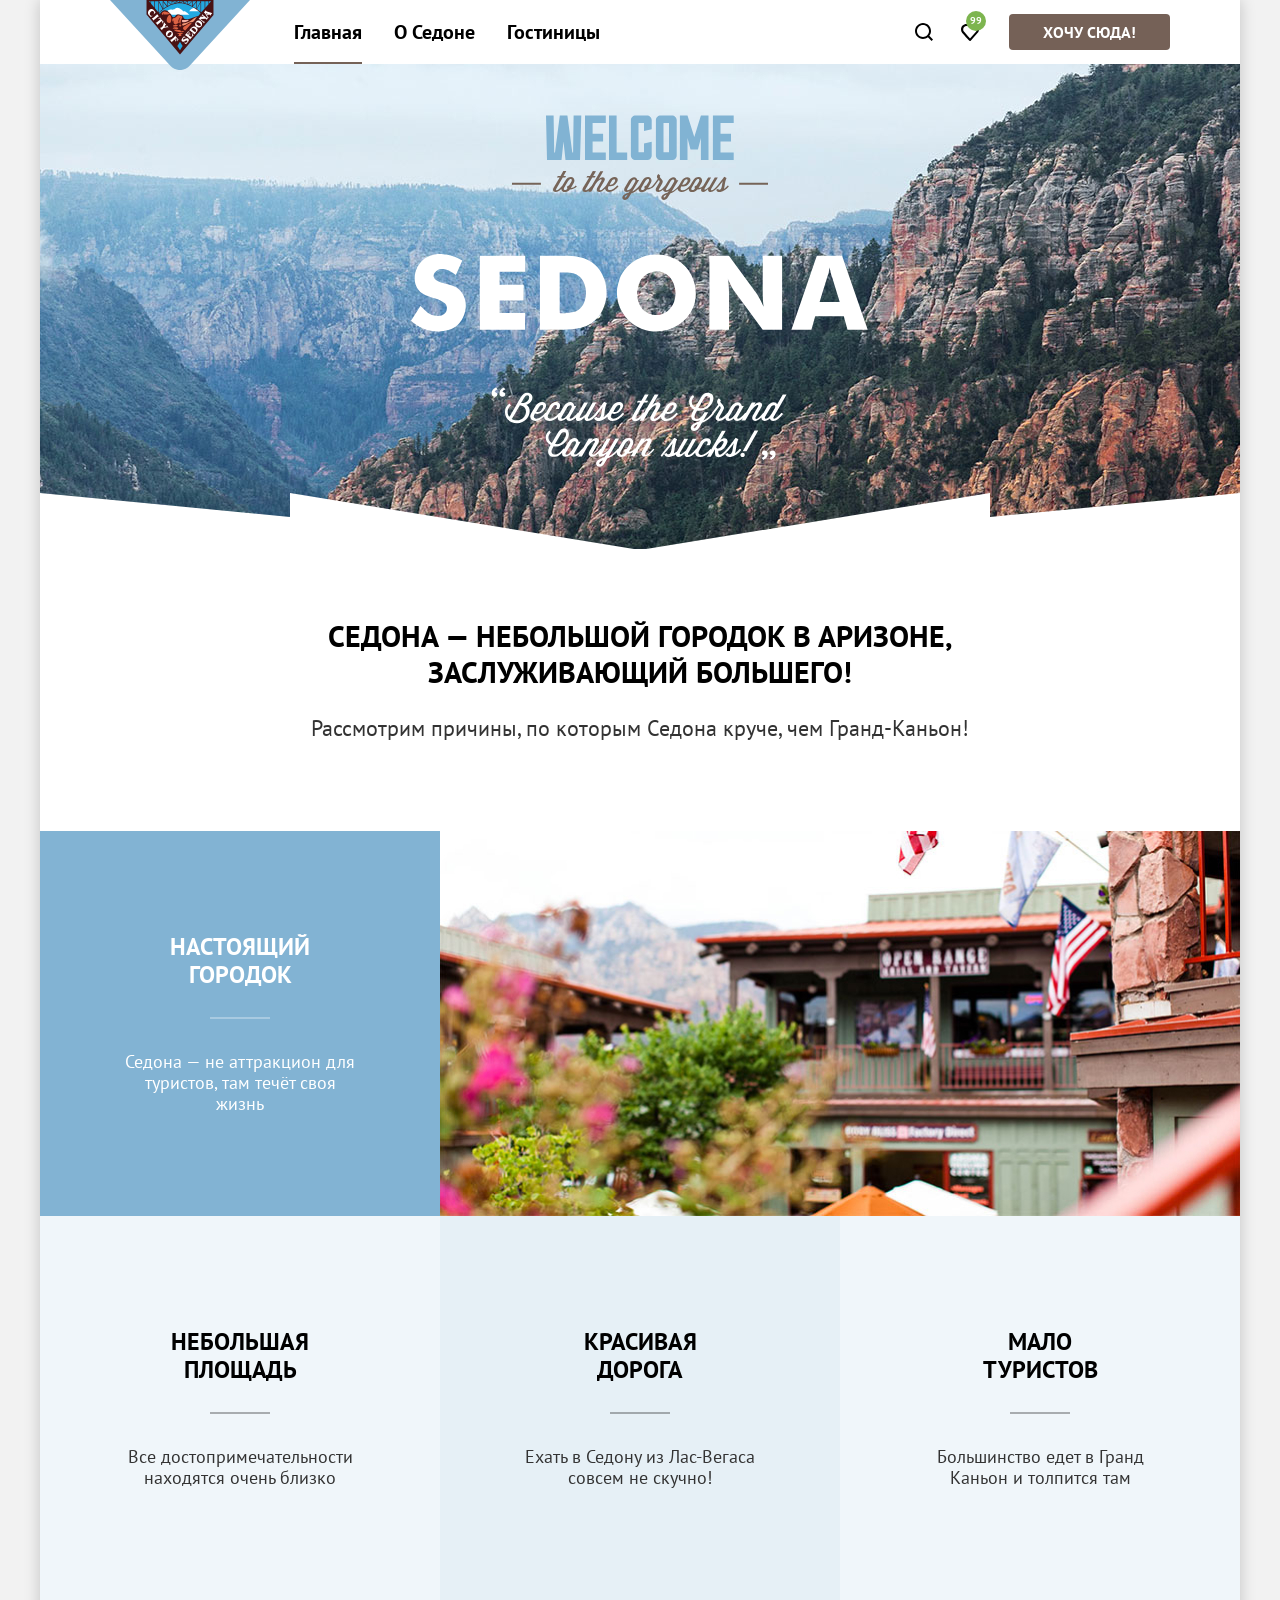
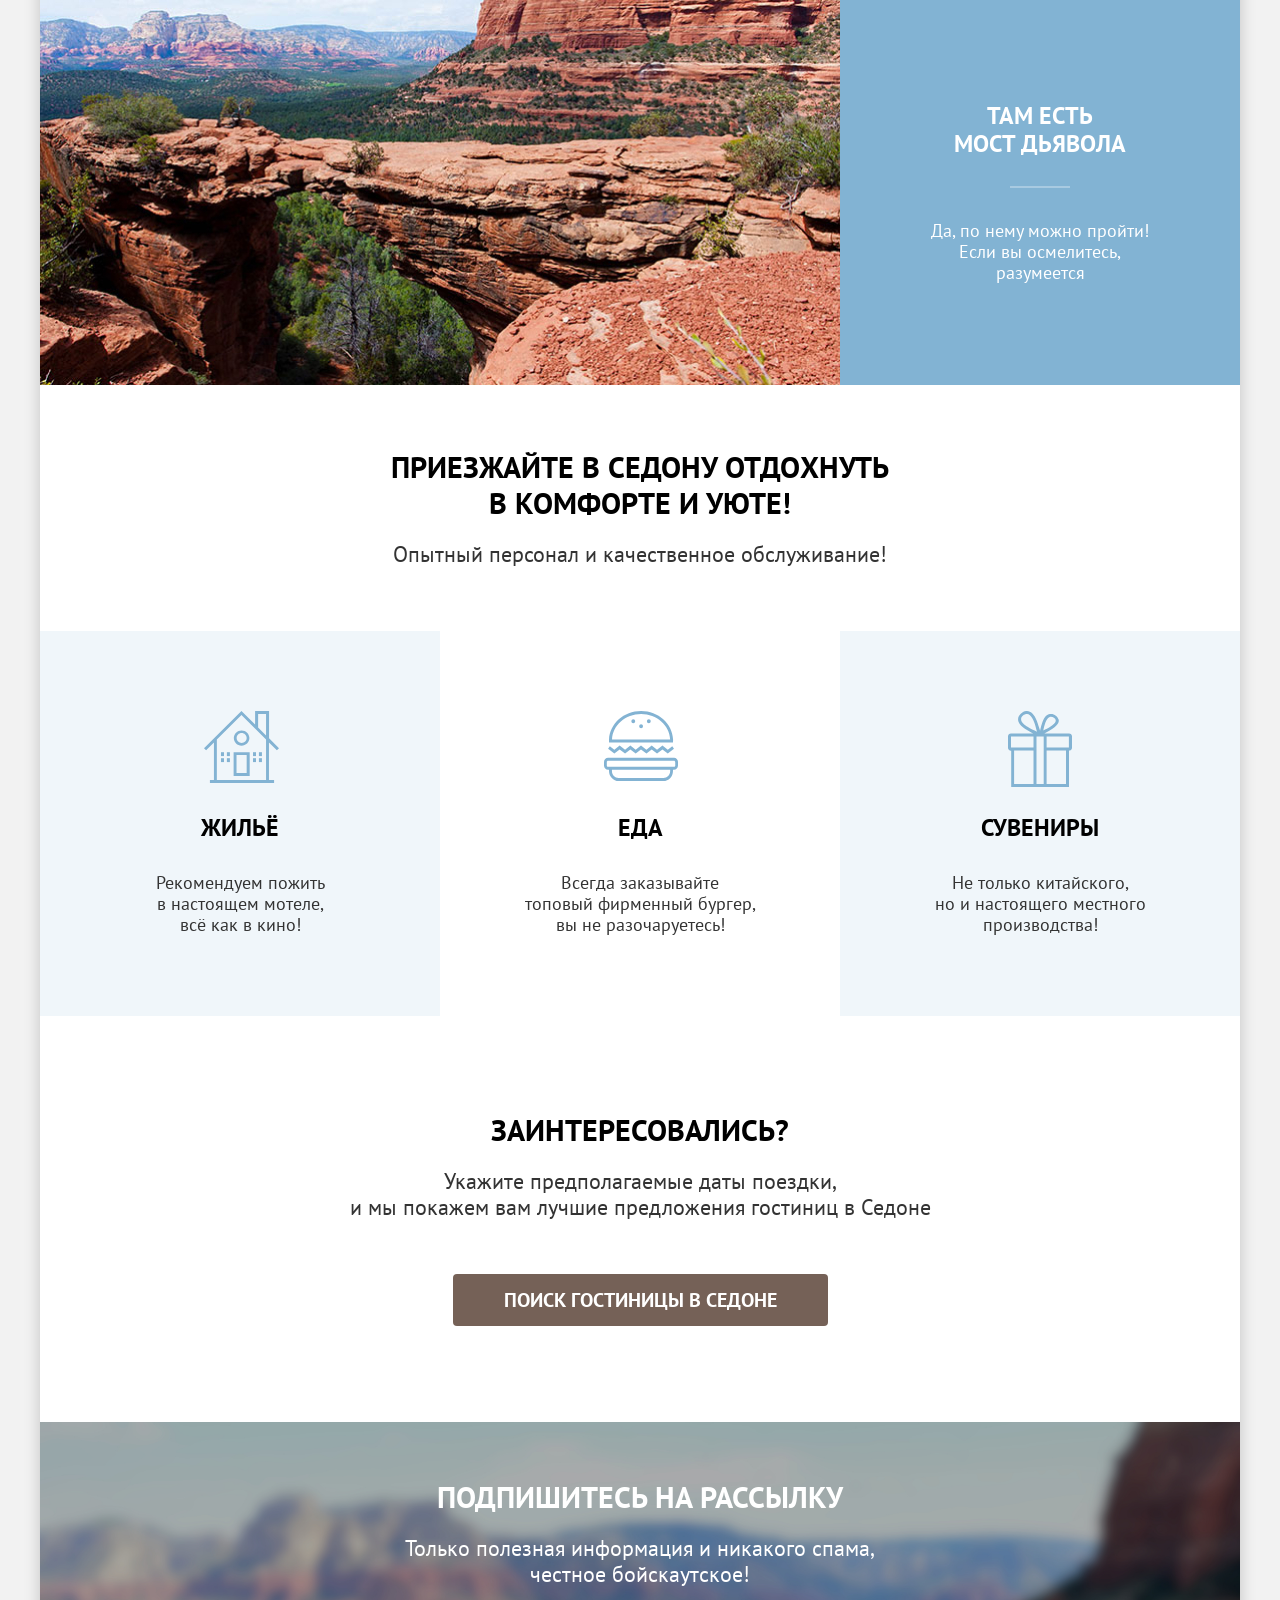
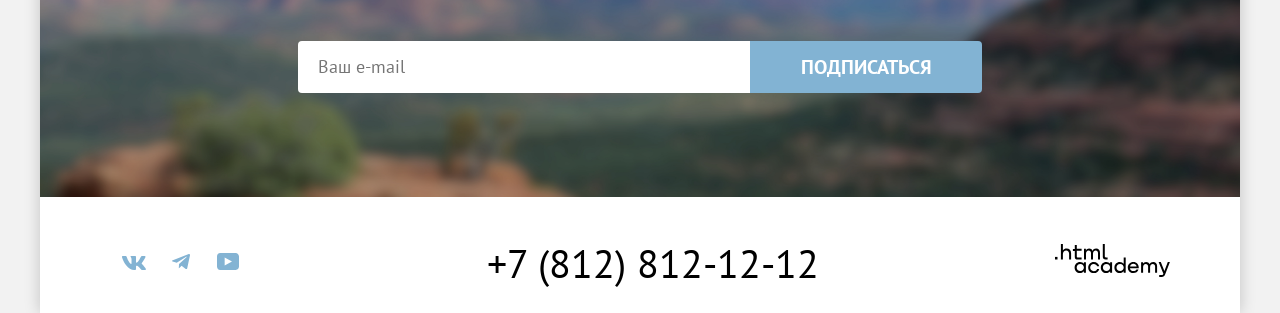
==== index.html @ 85242ad9 "feat: добавление вёрстки главной станицы с модальным окном и каталога" ====
<!doctype html>
<html lang="ru">
  <head>
    <meta charset="UTF-8" />
    <title>Седона</title>
    <link rel="stylesheet" href="src/css/styles.css" />
    <link
      rel="icon"
      type="image/png"
      sizes="32x32"
      href="src/img/favicon.png"
    />
  </head>
  <body>
    <div class="wrapper">
      <header class="header">
        <a class="headerLogoLink" href="index.html">
          <img
            class="headerLogoImg"
            src="src/img/sedonaLogo.svg"
            alt="Седона лого"
            width="140"
            height="70"
          />
        </a>
        <nav class="headerNav">
          <ul class="headerNavList">
            <li class="headerNavItem headerNavItemActive">
              <a class="headerNavItemLink" href="index.html">Главная</a>
            </li>
            <li class="headerNavItem">
              <a class="headerNavItemLink" href="#">О Седоне</a>
            </li>
            <li class="headerNavItem">
              <a class="headerNavItemLink" href="catalog.html">Гостиницы</a>
            </li>
          </ul>
          <ul class="headerUserList">
            <li>
              <a
                class="headerUserLink headerUserSearch"
                href="#"
              >
                <span class="visuallyHidden">Поиск</span>
              </a>
            </li>
            <li>
              <a
                class="headerUserLink headerUserFavorites"
                href="#"
              >
                <span class="visuallyHidden">Избранное</span>
                <span class="headerUserNumberOfFavorites">99</span>
              </a>
            </li>
            <li>
                <a class="headerUserLinkButton" href="#">Хочу сюда!</a>
            </li>
          </ul>
        </nav>
      </header>

      <main class="main">
        <section class="welcome">
          <h1 class="visuallyHidden">Посетите Седону!</h1>
          <img
            class="welcomeImg"
            src="src/img/welcome.svg"
            alt="Добро пожаловать в Седону!"
            width="458"
            height="352"
          />
        </section>

        <section class="slogan sectionInfo">
          <h2 class="sloganTitle">
            Седона — небольшой городок в Аризоне, заслуживающий большего!
          </h2>
          <p class="sloganDesc">
            Рассмотрим причины, по которым Седона круче, чем Гранд-Каньон!
          </p>
        </section>

        <section class="advantages">
          <h2 class="visuallyHidden">Наши преимущества</h2>
          <ul class="advantagesList">
            <li class="advantagesItemWhite">
              <div class="advantagesItemTextWrap">
                <h3 class="advantagesItemTitle">Настоящий городок</h3>
                <p class="advantagesItemDesc">
                  Седона — не аттракцион для туристов, там течёт своя жизнь
                </p>
              </div>
            </li>
            <img
              class="advantagesItemPhoto"
              src="src/img/advantagesPhoto1.jpg"
              alt="Фото улиц Седоны"
              width="800"
              height="385"
            />
            <li class="advantagesItem">
              <div class="advantagesItemTextWrap">
                <h3 class="advantagesItemTitle">Небольшая площадь</h3>
                <p class="advantagesItemDesc">
                  Все достопримечательности находятся очень близко
                </p>
              </div>
            </li>
            <li class="advantagesItem">
              <div class="advantagesItemTextWrap">
                <h3 class="advantagesItemTitle">Красивая дорога</h3>
                <p class="advantagesItemDesc">
                  Ехать в Седону из Лас-Вегаса совсем не скучно!
                </p>
              </div>
            </li>
            <li class="advantagesItem">
              <div class="advantagesItemTextWrap">
                <h3 class="advantagesItemTitle">Мало туристов</h3>
                <p class="advantagesItemDesc">
                  Большинство едет в Гранд Каньон и толпится там
                </p>
              </div>
            </li>
            <img
              class="advantagesItemPhoto"
              src="src/img/advantagesPhoto2.jpg"
              alt="Фото Моста Дьявола"
              width="800"
              height="385"
            />
            <li class="advantagesItemWhite">
              <div class="advantagesItemTextWrap">
                <h3 class="advantagesItemTitle">Там есть<br>мост дьявола</h3>
                <p class="advantagesItemDesc">
                  Да, по нему можно пройти! Если вы осмелитесь, разумеется
                </p>
              </div>
            </li>
          </ul>
        </section>

        <section class="invite sectionInfo">
          <h2 class="inviteTitle">
            Приезжайте в Седону отдохнуть в комфорте и уюте!
          </h2>
          <p class="inviteDesc">
            Опытный персонал и качественное обслуживание!
          </p>
        </section>

        <section class="extra">
          <h2 class="visuallyHidden">Дополнительные возможности</h2>
          <ul class="extraList">
            <li class="extraItem extraItemHome">
              <h3 class="extraTitle">Жильё</h3>
              <p class="extraDesc">
                Рекомендуем пожить<br>в настоящем мотеле,<br>всё как в кино!
              </p>
            </li>
            <li class="extraItem extraItemFood">
              <h3 class="extraTitle">Еда</h3>
              <p class="extraDesc">
                Всегда заказывайте<br>топовый фирменный бургер,<br>вы не
                разочаруетесь!
              </p>
            </li>
            <li class="extraItem extraItemSouvenirs">
              <h3 class="extraTitle">Сувениры</h3>
              <p class="extraDesc">
                Не только китайского,<br>но и настоящего местного<br>производства!
              </p>
            </li>
          </ul>
        </section>

        <section class="hotelSearch">
          <h2 class="hotelSearchTitle">Заинтересовались?</h2>
          <p class="hotelSearchDesc">
            Укажите предполагаемые даты поездки,<br>и мы покажем вам лучшие
            предложения гостиниц в Седоне
          </p>
          <button class="hotelSearchButton buttonBrown modalToggle" type="button">
            Поиск гостиницы в Седоне
          </button>
        </section>

        <section class="subscribe">
          <h2 class="subscribeTitle">Подпишитесь на рассылку</h2>
          <p class="subscribeDesc">
            Только полезная информация и никакого спама, честное бойскаутское!
          </p>
          <form
            class="subscribeForm"
            action="https://echo.htmlacademy.ru/"
            method="post"
          >
            <input
              class="subscribeFormInput"
              type="email"
              name="email"
              placeholder="Ваш e-mail"
              required
            />
            <button class="subscribeFormButton buttonBlue" type="submit">Подписаться</button>
          </form>
        </section>
      </main>

      <footer class="footer">
        <div class="footerSocials">
          <h2 class="visuallyHidden">Наши социальные сети</h2>
          <ul class="footerSocialsList">
            <li class="footerSocialsListItem">
              <a
                class="footerSocialsListLink"
                href="https://vk.com/htmlacademy"
                target="_blank"
                rel="noreferrer noopener"
              >
                <svg 
                class="footerIcon"
                width="24"
                height="14"
                viewBox="0 0 24 14"
                fill="none"
                xmlns="http://www.w3.org/2000/svg">
                  <path fill-rule="evenodd" clip-rule="evenodd" d="M23.45 0.948C23.616 0.402 23.45 0 22.655 0H20.03C19.362 0 19.054 0.347 18.887 0.73C18.887 0.73 17.552 3.926 15.661 6.002C15.049 6.604 14.771 6.795 14.437 6.795C14.27 6.795 14.019 6.604 14.019 6.057V0.948C14.019 0.292 13.835 0 13.279 0H9.151C8.734 0 8.483 0.304 8.483 0.593C8.483 1.214 9.429 1.358 9.526 3.106V6.904C9.526 7.737 9.373 7.888 9.039 7.888C8.149 7.888 5.984 4.677 4.699 1.003C4.45 0.288 4.198 0 3.527 0H0.9C0.15 0 0 0.347 0 0.73C0 1.412 0.89 4.8 4.145 9.281C6.315 12.341 9.37 14 12.153 14C13.822 14 14.028 13.632 14.028 12.997V10.684C14.028 9.947 14.186 9.8 14.715 9.8C15.105 9.8 15.772 9.992 17.33 11.467C19.11 13.216 19.403 14 20.405 14H23.03C23.78 14 24.156 13.632 23.94 12.904C23.702 12.18 22.852 11.129 21.725 9.882C21.113 9.172 20.195 8.407 19.916 8.024C19.527 7.533 19.638 7.314 19.916 6.877C19.916 6.877 23.116 2.451 23.449 0.948H23.45Z"/>
                </svg>
                <span class="visuallyHidden">VK</span>
              </a>
            </li>
            <li class="footerSocialsListItem">
              <a
                class="footerSocialsListLink"
                href="https://t.me/htmlacademy"
                target="_blank"
                rel="noreferrer noopener"
              >
                <svg
                class="footerIcon"
                width="18"
                height="16"
                viewBox="0 0 18 16"
                fill="none"
                xmlns="http://www.w3.org/2000/svg">
                  <path d="M16.785 0.0992597L0.840489 6.24776C-0.247661 6.68481 -0.241365 7.29184 0.640845 7.56253L4.73445 8.83953L14.2058 2.8637C14.6537 2.59121 15.0629 2.7378 14.7265 3.03636L7.05283 9.96185H7.05103L7.05283 9.96275L6.77045 14.1823C7.18413 14.1823 7.36669 13.9925 7.59871 13.7686L9.58705 11.8351L13.7229 14.89C14.4855 15.31 15.0332 15.0941 15.2229 14.1841L17.9379 1.38885C18.2158 0.274623 17.5126 -0.229883 16.785 0.0992597Z"/>
                </svg>
                <span class="visuallyHidden">Telegram</span>
              </a>
            </li>
            <li class="footerSocialsListItem">
              <a
                class="footerSocialsListLink"
                href="https://www.youtube.com/user/htmlacademyru"
                target="_blank"
                rel="noreferrer noopener"
              >
                <svg
                class="footerIcon"
                width="22"
                height="17"
                viewBox="0 0 22 17"
                fill="none"
                xmlns="http://www.w3.org/2000/svg">
                  <path d="M18.607 0H3.17413C1.31343 0 0 1.59375 0 3.4V13.4937C0 15.4062 1.31343 17 3.17413 17H18.8259C20.4677 17 22 15.4062 22 13.6V3.4C21.7811 1.59375 20.4677 0 18.607 0ZM7.66169 12.5375V4.4625L14.995 8.5L7.66169 12.5375Z"/>
                </svg>
                <span class="visuallyHidden">YouTube</span>
              </a>
            </li>
          </ul>
        </div>
        <div class="footerContacts">
          <h2 class="visuallyHidden">Телефон</h2>
          <a class="footerContactsTelLink" href="tel:+78128121212"
            >+7 (812) 812-12-12</a
          >
        </div>
        <div class="footerLogo">
          <a
          class="footerLogoLink"
          href="https://htmlacademy.ru/" 
          target="_blank"
          rel="noreferrer noopener">
            <svg
            class="footerLogoImg"
            width="115"
            height="33"
            viewBox="0 0 115 33"
            fill="none"
            xmlns="http://www.w3.org/2000/svg">
              <path d="M0 12.9V15.5H2.5V12.9H0Z"/>
              <path d="M11.6 4.5C10 4.5 8.8 5.2 8 6.2H7.9V0H5.9V15.5H7.9V10.2C7.9 8.1 9.2 6.6 11.2 6.6C13 6.6 14.1 8 14.1 9.8V15.5H16.1V9.4C16.2 6.4 14.3 4.5 11.6 4.5Z"/>
              <path d="M26.6 4.8H21.8V1.1H19.8V4.9H17.9V6.9H19.8V12.9C19.8 14.6 20.8 15.6 22.5 15.6H26.6V13.6H22.9C22.2 13.6 21.8 13.2 21.8 12.5V6.8H26.6V4.8Z"/>
              <path d="M41.1 4.6C39.5 4.6 38.2 5.4 37.6 6.7H37.5C36.9 5.5 35.7 4.6 34.1 4.6C32.7 4.6 31.6 5.4 31 6.4H30.9V4.8H29V15.4H31V10C31 8 32 6.5 33.6 6.5C35.1 6.5 36 7.5 36 9.1V15.4H38V9.8C38 7.4 39.4 6.5 40.6 6.5C42.1 6.5 43 7.5 43 9.1V15.4H45V8.9C45.1 6.4 43.6 4.6 41.1 4.6Z"/>
              <path d="M47.8 12.7C47.8 14.4 48.8 15.4 50.6 15.4H52.6V13.4H50.9C50.2 13.4 49.8 13 49.8 12.3V0H47.8V12.7Z"/>
              <path d="M28.9 19.7C28 18.6 26.7 17.9 25 17.9C21.9 17.9 19.6 20.2 19.6 23.5C19.6 26.8 21.9 29.1 25 29.1C26.8 29.1 28 28.3 28.8 27.2H28.9V28.8H30.9V18.2H28.9V19.7ZM25.3 27.1C23.1 27.1 21.7 25.5 21.7 23.5C21.7 21.5 23.1 19.9 25.3 19.9C27.5 19.9 28.9 21.5 28.9 23.5C28.9 25.4 27.5 27.1 25.3 27.1Z"/>
              <path d="M44.2 22C43.7 19.6 41.6 17.9 38.8 17.9C35.4 17.9 33.2 20.4 33.2 23.5C33.2 26.6 35.4 29.1 38.8 29.1C41.6 29.1 43.7 27.3 44.2 24.9H42.1C41.7 26.2 40.4 27.2 38.8 27.2C36.6 27.2 35.2 25.6 35.2 23.6C35.2 21.6 36.6 20 38.8 20C40.4 20 41.6 21 42.1 22.2H44.2V22Z"/>
              <path d="M55.1 19.7C54.2 18.6 52.9 17.9 51.2 17.9C48.1 17.9 45.8 20.2 45.8 23.5C45.8 26.8 48.1 29.1 51.2 29.1C53 29.1 54.2 28.3 55 27.2H55.1V28.8H57.1V18.2H55.1V19.7ZM51.5 27.1C49.3 27.1 47.9 25.5 47.9 23.5C47.9 21.5 49.3 19.9 51.5 19.9C53.7 19.9 55.1 21.5 55.1 23.5C55.1 25.4 53.6 27.1 51.5 27.1Z"/>
              <path d="M68.7 19.8C67.8 18.7 66.5 17.9 64.8 17.9C61.7 17.9 59.4 20.2 59.4 23.5C59.4 26.8 61.6 29.1 64.8 29.1C66.5 29.1 67.8 28.3 68.6 27.3H68.7V28.8H70.7V13.4H68.7V19.8ZM65.1 27.1C62.9 27.1 61.5 25.5 61.5 23.5C61.5 21.5 62.9 19.9 65.1 19.9C67.3 19.9 68.7 21.5 68.7 23.5C68.6 25.5 67.2 27.1 65.1 27.1Z"/>
              <path d="M78.3 17.9C75 17.9 72.8 20.4 72.8 23.5C72.8 26.5 74.9 29.1 78.3 29.1C80.8 29.1 82.8 27.8 83.5 25.5H81.4C80.9 26.5 79.8 27.1 78.4 27.1C76.5 27.1 75.1 25.8 75 24.2H83.8C84 20.6 81.8 17.9 78.3 17.9ZM78.3 19.8C80 19.8 81.3 20.8 81.6 22.4H75.1C75.4 20.9 76.6 19.8 78.3 19.8Z"/>
              <path d="M98.2 17.9C96.6 17.9 95.3 18.7 94.6 19.9H94.5C93.9 18.7 92.7 17.9 91.1 17.9C89.7 17.9 88.6 18.6 88 19.7V18.2H86.1V28.8H88.1V23.4C88.1 21.4 89.1 20 90.7 19.9C92.2 19.9 93.1 20.9 93.1 22.5V28.8H95.1V23.2C95.1 20.8 96.5 19.9 97.7 19.9C99.2 19.9 100.1 20.9 100.1 22.5V28.8H102.1V22.3C102.2 19.7 100.7 17.9 98.2 17.9Z"/>
              <path d="M109.4 27L105.8 18.1H103.6L108.4 29.7C108.1 30.6 107.7 30.9 106.7 30.9H104.2V32.9H106.7C108.5 32.9 109.5 32.1 110.2 30.3L114.9 18.1H112.8L109.4 27Z"/>
            </svg>
          </a>
        </div>
      </footer>
    </div>
    <div class="modalWrap modalWrapClose">
        <section class="modal">
          <form class="modalForm search-form" action="https://echo.htmlacademy.ru/" method="post">
            <div class="modalFormHeader">
              <h2 class="modalFormTitle"> Поиск гостиницы в Седоне</h2>
              <button class="modalFormClose" type="button" aria-label="Закрыть форму">
                <svg width="14" height="14" viewBox="0 0 14 14" fill="none"
                  xmlns="http://www.w3.org/2000/svg">
                  <path
                    d="M14 1.29231L12.7077 0L7 5.70769L1.29231 0L0 1.29231L5.70769 7L0 12.7077L1.29231 14L7 8.29231L12.7077 14L14 12.7077L8.29231 7L14 1.29231Z"
                    fill="currentColor" />
                </svg>
              </button>
            </div>
            <div class="modalFormField">
              <label class="modalFormLabel" for="arrival-date">Дата заезда:</label>
              <div class="modalFormControl">
                <input class="modalFormDate" type="text" id="arrival-date" name="arrival-date"
                  value="27 апреля 2020">
                <p class="modalFormMessage modalFormMessageError">Мы не можем отправить вас в прошлое.</p>
              </div>
            </div>
            <div class="modalFormField">
              <label class="modalFormLabel" for="departure-date">Дата выезда:</label>
              <div class="modalFormControl">
                <input class="modalFormDate" type="text" id="departure-date" name="departure-date"
                  value="1 сентября 2023">
                <p class="modalFormMessage">На эти даты есть свободные номера. Пока есть.</p>
              </div>
            </div>
            <div class="modalFormGuests">
              <div class="modalFormGuestRow">
                <div class="modalFormGuestWrap">
                  <label class="modalFormLabel" for="adults">Взрослые:</label>
                  <div class="modalFormCounter">
                    <button class="modalFormCounterButton counter__button" type="button">
                      <svg class="modalFormCounterButtonSvg" width="20" height="20" viewBox="0 0 20 20" fill="none"
                        xmlns="http://www.w3.org/2000/svg">
                        <path d="M3 9V11H17V9H3Z" fill="currentColor" />
                      </svg>
                      <span class="visuallyHidden">Уменьшить количество взрослых</span>
                    </button>
                    <input class="modalFormCounterInput" type="number" id="adults" name="adults" value="2" min="0">
                    <button class="modalFormCounterButton counter__button" type="button">
                      <svg class="modalFormCounterButtonSvg" width="20" height="20" viewBox="0 0 20 20" fill="none"
                        xmlns="http://www.w3.org/2000/svg">
                        <path d="M17 9H11V3H9V9H3V11H9V17H11V11H17V9Z" fill="currentColor" />
                      </svg>
                      <span class="visuallyHidden">Увеличить количество взрослых</span>
                    </button>
                  </div>
                </div>
                <div class="modalFormGuestChildWrap">
                  <label class="modalFormLabel modalFormLabelChild" for="children">Дети:</label>
                  <div class="modalFormInfoWrap">
                    <button class="modalFormInfoButton" type="button" aria-label="Подсказка о детях">i</button>
                    <div class="modalFormTooltip">
                      <p class="modalFormTooltipText">
                        Укажите количество детей, которые будут с вами, возраст которых от 6 до 18 лет.
                        Дети до 6 лет размещаются бесплатно.
                      </p>
                    </div>
                  </div>
                  <div class="modalFormCounter">
                    <button class="modalFormCounterButton" type="button">
                      <svg class="modalFormCounterButtonSvg" width="20" height="20" viewBox="0 0 20 20" fill="none"
                        xmlns="http://www.w3.org/2000/svg">
                        <path d="M3 9V11H17V9H3Z" fill="currentColor" />
                      </svg>
                      <span class="visuallyHidden">Уменьшить количество взрослых</span>
                    </button>
                    <input class="modalFormCounterInput" type="number" id="children" name="children" value="2" min="0">
                    <button class="modalFormCounterButton" type="button">
                      <svg class="modalFormCounterButtonSvg" width="20" height="20" viewBox="0 0 20 20" fill="none"
                        xmlns="http://www.w3.org/2000/svg">
                        <path d="M17 9H11V3H9V9H3V11H9V17H11V11H17V9Z" fill="currentColor" />
                      </svg>
                      <span class="visuallyHidden">Увеличить количество взрослых</span>
                    </button>
                  </div>
                </div>
              </div>
            </div>
            <button class="modalFormSubmit buttonBlue" type="submit">Найти</button>
          </form>
        </section>
      </div>
    </div>
    <script src="./src/js/script.js"></script>
  </body>
</html>
---- src/css/styles.css ----
*,
*::before,
*::after {
  margin: 0;
  padding: 0;
  box-sizing: border-box;
}

@font-face {
  font-family: "PT Sans";
  src:
    url("../fonts/PTSans-Regular.woff2") format("woff2"),
    url("../fonts/PTSans-Regular.ttf") format("ttf");
  font-display: swap;
  font-weight: 400;
  font-style: normal;
}

@font-face {
  font-family: "PT Sans";
  src:
    url("../fonts/PTSans-Bold.woff2") format("woff2"),
    url("../fonts/PTSans-Bold.ttf") format("ttf");
  font-display: swap;
  font-weight: 700;
  font-style: normal;
}

html {
  height: 100%;
}

body {
  min-height: 100%;
  font-family: "PT Sans", Arial, sans-serif;
  font-size: 18px;
  line-height: 21px;
  font-weight: 400;
  color: #333333;
  background-color: #f2f2f2;
}

h2,
h3 {
  color: #000000;
  text-transform: uppercase;
}

h2 {
  font-size: 24px;
  line-height: 28px;
  font-weight: 700;
}

h3 {
  font-size: 30px;
  line-height: 36px;
  font-weight: 700;
}

a {
  font-size: 20px;
  line-height: 24px;
  font-weight: 700;
  color: #000000;
  text-decoration: none;
}

button {
  font-family: "PT Sans", Arial, sans-serif;
  color: #ffffff;
  cursor: pointer;
  display: inline-block;
  border: none;
  border-radius: 4px;
  font-size: 20px;
  line-height: 36px;
  font-weight: 700;
  text-transform: uppercase;
  text-align: center;

  &:disabled {
    color: #ffffff;
    background-color: #e5e5e5;
  }
}

.buttonBrown {
  background-color: #756157;

  &:hover,
  &:focus {
    background-color: #615048;
  }

  &:active {
    color: #ffffff4d;
    background-color: #756157;
  }
}

.buttonBlue {
  background-color: #82b3d3;

  &:hover,
  &:focus {
    background-color: #68a2ca;
  }

  &:active {
    color: #ffffff4d;
    background-color: #82b3d3;
  }
}

.buttonGreen {
  background-color: #7db54f;

  &:hover,
  &:focus {
    background-color: #6c9e42;
  }

  &:active {
    color: #ffffff4d;
    background-color: #7db54f;
  }
}

.buttonTransparent {
  background-color: transparent;

  &:hover {
    color: #ffffff3d;
  }

  &:focus {
    color: #ffffff;
  }

  &:active {
    color: #ffffff4d;
  }

  &:disabled {
    color: #ffffff5d;
  }
}

input {
  border: 0;
  font-family: "PT Sans", Arial, sans-serif;
}

li {
  list-style-type: none;
}

legend {
  color: #ffffff;
}

/* Стили главной страницы */

.wrapper {
  display: flex;
  flex-direction: column;
  width: 1200px;
  margin: 0 auto;
  min-height: 100%;
  background-color: #ffffff;
  box-shadow: 0 0 15px 0 #00000033;
}

.visuallyHidden {
  position: absolute;
  width: 1px;
  height: 1px;
  margin: -1px;
  padding: 0;
  overflow: hidden;
  border: 0;
  clip: rect(0 0 0 0);
  clip-path: inset(100%);
  white-space: nowrap;
}

.sectionInfo {
  text-align: center;

  & h2 {
    font-size: 30px;
    line-height: 36px;
  }

  & p {
    font-size: 22px;
    line-height: 26px;
  }
}

.header {
  position: relative;
  padding-left: 238px;
  padding-right: 70px;
}

.headerLogoLink {
  position: absolute;
  top: 0;
  left: 70px;
}

.headerLogoLink,
.headerNavItemLink,
.headerUserLink {
  &:hover,
  &:focus {
    opacity: 0.6;
  }
}

.headerLogoLink,
.headerNavItemLink,
.headerUserLink {
  &:active {
    opacity: 0.4;
  }
}

.headerNav {
  display: flex;
  justify-content: space-between;
  align-items: flex-start;
}

.headerNavList {
  display: flex;
  flex-wrap: wrap;
}

.headerNavItem {
  position: relative;
  padding: 20px 0;
}

.headerNavItemActive::after {
  content: "";
  position: absolute;
  width: calc(100% - 32px);
  left: 16px;
  height: 2px;
  bottom: 0;
  background-color: #756257;
}

.headerNavItemLink {
  padding: 20px 16px;
}

.headerUserList {
  display: flex;
  flex-wrap: wrap;
  justify-content: flex-end;
  gap: 10px;
  padding: 14px 0;

  > li:last-child {
    margin-left: 11px;
  }
}

.headerUserLink {
  width: 36px;
  height: 36px;
}

.headerUserSearch {
  background: url("../img/searchIcon.svg");
  background-repeat: no-repeat;
  background-position: center;
  display: block;
}

.headerUserFavorites {
  background: url("../img/favoritesIcon.svg");
  background-repeat: no-repeat;
  background-position: center;
  display: block;
  position: relative;
}

.headerUserNumberOfFavorites {
  position: absolute;
  top: -3px;
  right: 2px;
  font-size: 10px;
  line-height: 10px;
  background-color: #7db54f;
  color: #ffffff;
  min-width: 20px;
  min-height: 20px;
  border-radius: 10px;
  display: flex;
  justify-content: center;
  align-items: center;
}

.headerUserLinkButton {
  padding: 8px 34px;
  color: #ffffff;
  background-color: #756157;
  font-size: 16px;
  line-height: 20px;
  display: inline-block;
  border-radius: 4px;
  text-transform: uppercase;

  &:hover,
  &:focus {
    background-color: #615048;
  }

  &:active {
    color: #ffffff4d;
    background-color: #756157;
  }
}

.welcome {
  background-color: #334d57;
  background-image:
    url("../img/welcomeSeporator.svg"), url("../img/welcomeBackground.jpg");
  background-size:
    100% auto,
    cover;
  background-repeat: no-repeat;
  background-position:
    left 0 bottom -1px,
    0 0;
  padding-top: 51px;
  padding-bottom: 82px;
  min-height: 485px;
  box-sizing: border-box;
}

.welcomeImg {
  display: block;
  margin: 0 auto;
}

.slogan {
  padding: 69px 0 90px;
}

.sloganTitle {
  margin: 0 auto 25px;
  max-width: 650px;
}

.advantagesList {
  display: grid;
  grid-template-columns: repeat(3, 400px);
  grid-template-rows: repeat(3, minmax(385px, max-conten));
}

.advantagesItem {
  padding: 112px 85px;
  &:nth-child(odd) {
    background-color: #83b3d31f;
  }

  &:nth-child(even) {
    background-color: #83b3d333;
  }
}

.advantagesItemWhite {
  padding: 102px 85px;
  background-color: #82b3d3;

  .advantagesItemTitle,
  .advantagesItemDesc {
    color: #ffffff;
  }

  .advantagesItemTitle::before {
    background-color: #ffffff4d;
  }
}

.advantagesItemTextWrap {
  text-align: center;
}

.advantagesItemTitle {
  position: relative;
  margin: 0 auto;
  font-size: 24px;
  line-height: 28px;
  padding-bottom: 30px;
  max-width: 175px;

  &::before {
    position: absolute;
    content: "";
    width: 60px;
    height: 2px;
    background-color: #0000004d;
    bottom: 0;
    left: calc(50% - 30px);
  }
}

.advantagesItemDesc {
  padding-top: 32px;
}

.advantagesItemPhoto {
  grid-column: span 2;
}

.invite {
  padding: 64px 0;
}

.inviteTitle {
  margin: 0 auto 20px;
  max-width: 505px;
}

.extraList {
  display: flex;
  flex-direction: row;
  flex-wrap: wrap;
}

.extraItem {
  width: 400px;
  padding: 183px 3px 81px;
  text-align: center;
}

.extraItem:nth-child(odd) {
  background-color: #83b3d31f;
}

.extraItemHome {
  background: url("../img/extraHome.svg");
  background-repeat: no-repeat;
  background-position: 164px 80px;
}

.extraItemFood {
  background: url("../img/extraFood.svg");
  background-repeat: no-repeat;
  background-position: 164px 80px;
}

.extraItemSouvenirs {
  background: url("../img/extraSouvenirs.svg");
  background-repeat: no-repeat;
  background-position: 168px 80px;
}

.extraTitle {
  font-size: 24px;
  line-height: 28px;
}

.extraDesc {
  padding-top: 30px;
  font-size: 18px;
  line-height: 21px;
}

.hotelSearch {
  text-align: center;
  margin-bottom: 96px;
}

.hotelSearchTitle {
  max-width: 592px;
  margin: 96px auto 20px;
  font-size: 30px;
  line-height: 36px;
}

.hotelSearchDesc {
  max-width: 592px;
  margin: 0 auto 54px;
  font-size: 22px;
  line-height: 26px;
}

.hotelSearchButton {
  padding: 8px 16px;
  width: 375px;
  min-height: 52px;
  margin: 0 auto;
}

.subscribe {
  background-color: #334d57;
  background-image: url("../img/subscriptionBackground.jpg");
  background-repeat: no-repeat;
  background-size: cover;
  text-align: center;
  padding: 57px 0 104px;
}

.subscribeTitle {
  margin-bottom: 20px;
  font-size: 30px;
  line-height: 36px;
  color: #ffffff;
}

.subscribeDesc {
  max-width: 475px;
  margin: 0 auto 54px;
  font-size: 22px;
  line-height: 26px;
  color: #ffffff;
}

.subscribeForm {
  display: flex;
  margin: 0 auto;
  width: 684px;
  height: 52px;
}

.subscribeFormInput {
  border: none;
  width: 452px;
  border-radius: 4px 0 0 4px;
  padding: 14px 20px 14px;
  font-family: inherit;
  box-sizing: border-box;
  font-size: 18px;
  line-height: 24px;
}

.subscribeFormButton {
  background-color: #82b3d3;
  border-radius: 0 4px 4px 0;
  padding: 0;
  width: 232px;

  &:hover {
    background-color: #68a2ca;
  }
}

.footer {
  display: flex;
  justify-content: space-between;
  padding: 46px 70px 30px;
}

.footerSocials {
  width: 142px;
  margin-right: 42px;
}

.footerSocialsList {
  display: flex;
  /* justify-content: center;
  align-items: center;
  padding: 5px 0;
  margin: 0; */
}

.footerSocialsListItem {
  width: 47px;
  height: 40px;
  display: flex;
  justify-content: center;
  align-items: center;
}

.footerSocialsListLink {
}

.footerIcon {
  fill: #83b3d3;

  &:hover {
    fill: #68a2ca;
  }

  &:focus {
    fill: #68a2ca;
  }

  &:active {
    fill: #68a2ca4d;
  }
}

.footerContacts {
  width: 720px;
  margin-right: 42px;
}

.footerContactsTelLink {
  display: block;
  text-align: center;
  font-size: 40px;
  line-height: 40px;
  font-weight: 400;

  &:hover {
    color: #756157;
  }

  &:focus {
    color: #756157;
  }

  &:active {
    color: #7561574d;
  }
}

.footerLogo {
  display: flex;
  align-items: center;
  width: 115px;
}

.footerLogoLink {
}

.footerLogoImg {
  fill: #000000;

  &:hover {
    fill: #756157;
  }

  &:focus {
    fill: #756157;
  }

  &:active {
    fill: #7561574d;
  }
}

/* Стили страницы каталога */

.catalogHeader {
  background-color: #2b3d47;
  background-image: url(../img/catalogHeaderBackground.jpg);
  background-size: 100% 100%;
  background-repeat: no-repeat;
  background-position: 0 0;
  min-height: 412px;
  padding: 35px 70px 55px;
}

.catalogHeaderTitle {
  font-size: 60px;
  line-height: 78px;
  color: #ffffff;
  margin-bottom: 8px;
}

.breadcrumbsList {
  display: flex;
  justify-content: flex-start;
  flex-wrap: wrap;
  margin-bottom: 39px;
}

.breadcrumbsItem {
  min-width: 20px;
}

.breadcrumbsItem:not(:last-child) {
  position: relative;
  padding-right: 17px;
  margin-right: 10px;
}

.breadcrumbsItem:not(:last-child)::after {
  content: "";
  position: absolute;
  width: 6px;
  height: 6px;
  transform: rotate(225deg);
  right: 0;
  top: 8px;
  border-color: transparent transparent #ffffff #ffffff;
  border-style: solid;
  border-width: 0 0 2px 2px;
}

.breadcrumbsLink {
  display: inline-block;
  font-size: 16px;
  line-height: 21px;
  color: #ffffff;
  font-weight: 400;
}

.breadcrumbsLinkHomeIcon {
  width: 13px;
  height: 15px;
  background-image: url("../img/homeIcon.svg");
  background-repeat: no-repeat;
  background-position: center;
  position: relative;
}

.filters {
}

.filtersForm {
  display: flex;
  justify-content: space-between;
  gap: 153px;
}

.filtersFormContainer {
  display: flex;
  gap: 70px;
}

.filtersFormAmenities {
  border: none;
}

.filtersFormTitle {
  font-size: 20px;
  line-height: 24px;
  font-weight: 700;
  margin-bottom: 34px;
}

.filtersFormList {
  position: relative;
}

.filtersFormAmenitiesItem {
}

.filtersFormLabel {
  cursor: pointer;
  user-select: none;
  color: #ffffff;
  font-size: 18px;
  line-height: 23px;
  margin-bottom: 16px;
  position: relative;
  display: block;
  padding-left: 36px;

  &:hover {
    opacity: 0.9;
  }

  &:active {
    opacity: 0.7;
  }
}

.filtersFormLabel .filtersFormInput {
  position: absolute;
  opacity: 0;
  cursor: pointer;
  height: 0;
  width: 0;

  &:focus-visible {
    & + .filtersFormCheckmark {
      outline: 3px solid #83b3d3;
    }
  }
}

.filtersFormCheckmark {
  position: absolute;
  top: 0;
  left: 0;
  height: 20px;
  width: 20px;
  border-radius: 4px;
  background-color: #ffffff;
}

.filtersFormLabel:hover .filtersFormInput ~ .filtersFormCheckmark {
  background-color: #ccc;
}

.filtersFormCheckmark:after {
  content: "";
  position: absolute;
  display: none;
}

.filtersFormLabel .filtersFormInput:checked ~ .filtersFormCheckmark:after {
  display: block;
}

.filtersFormLabel .filtersFormCheckmark:after {
  left: 8px;
  top: 3px;
  width: 5px;
  height: 11px;
  border: solid #3f5e72;
  border-width: 0 2px 2px 0;
  transform: rotate(45deg);
}

.filtersFormLabelRadio {
  cursor: pointer;
  user-select: none;
  color: #ffffff;
  font-size: 18px;
  line-height: 23px;
  margin-bottom: 16px;
  position: relative;
  display: block;
  padding-left: 36px;

  &:hover {
    opacity: 0.9;
  }

  &:active {
    opacity: 0.7;
  }
}

.filtersFormLabelRadio .filtersFormInputRadio {
  position: absolute;
  opacity: 0;
  cursor: pointer;

  &:focus-visible {
    & + .filtersFormCheckmarkRadio {
      outline: 3px solid #83b3d3;
    }
  }
}

.filtersFormCheckmarkRadio {
  position: absolute;
  top: 0;
  left: 0;
  height: 20px;
  width: 20px;
  background-color: #ffffff;
  border-radius: 50%;
}

.filtersFormLabelRadio:hover
  .filtersFormInputRadio
  ~ .filtersFormCheckmarkRadio {
  background-color: #ccc;
}

.filtersFormCheckmarkRadio:after {
  content: "";
  position: absolute;
  display: none;
}

.filtersFormLabelRadio
  .filtersFormInputRadio:checked
  ~ .filtersFormCheckmarkRadio:after {
  display: block;
}

.filtersFormLabelRadio .filtersFormCheckmarkRadio:after {
  top: 5px;
  left: 5.5px;
  width: 10px;
  height: 10px;
  border-radius: 50%;
  background-color: #3f5e72;
}

.filtersFormType {
  border: none;
}

.filtersFormTitle {
}

.filtersFormList {
}

.filtersFormTypeItem {
}

.filtersFormLabel {
}

.filtersFormPrice {
  display: grid;
  border: none;
}

.filtersFormPriceTitle {
  font-weight: 700;
  font-size: 20px;
  line-height: 24px;
  text-transform: capitalize;
  margin-bottom: 32px;
  margin-left: -2px;
}

.filtersFormPriceRange {
  display: flex;
  min-height: 30px;
  gap: 3px;
  margin-bottom: 46px;
  position: relative;
}

.filtersFormPriceRangeItem {
}

.filtersFormPriceRangeInput {
  font-family: inherit;
  font-weight: 700;
  font-size: 18px;
  line-height: 24px;
  border: none;
  width: 142px;
  padding: 10px 20px;
  box-sizing: border-box;
  -moz-appearance: textfield;
  -webkit-appearance: none;
  cursor: pointer;
  background-color: #f2f2f2;
}

.filtersFormPriceRangeInput::-webkit-outer-spin-button,
.filtersFormPriceRangeInput::-webkit-inner-spin-button {
  -webkit-appearance: none;
  margin: 0;
}

.filtersFormPriceRangeInputMin {
  border-top-left-radius: 4px;
  border-bottom-left-radius: 4px;
}

.filtersFormPriceRangeInputMax {
  border-top-right-radius: 4px;
  border-bottom-right-radius: 4px;
}

.filtersFormPriceRangeLabel {
  position: absolute;
  color: rgb(0, 0, 0, 0.3);
}

.filtersFormPriceRangeLabelMin {
  left: 107px;
  top: 15px;
  width: 20px;
  height: 20px;
}

.filtersFormPriceRangeLabelMax {
  left: 248px;
  top: 15px;
  width: 20px;
  height: 20px;
}

.filtersFormPriceRangeWrap {
}

.filtersFormPriceRangeScale {
  position: relative;
  width: 287px;
  height: 4px;
  margin-bottom: 19px;
  background-color: rgba(176, 171, 171, 0.3);
  border-radius: 4px;
}

.filtersFormPriceRangeBar {
  position: absolute;
  width: 226px;
  height: 4px;
  background-color: #ffffff;
}

.filtersFormPriceRangeToggle {
  position: absolute;
  width: 20px;
  height: 20px;
  background: #ffffff;
  border: none;
  border-radius: 5px;
  cursor: pointer;
}

.filtersFormPriceRangeToggleMin {
  top: -8px;
  left: -17px;
}

.filtersFormPriceRangeToggleMax {
  top: -8px;
  right: 0;
}

.filtersFormPriceButtons {
  margin-top: 56px;
  display: flex;
  flex-direction: column;
  gap: 32px;
}

.filtersFormPriceButtonsApply {
  color: #ffffff;
  text-transform: uppercase;
  padding: 8px 18px;
  min-width: 192px;
  position: relative;
  font-size: 16px;
  line-height: 20px;
}

.filtersFormPriceButtonsReset {
  color: #ffffff;
  text-transform: uppercase;
  padding: 8px 18px;
  min-width: 192px;
  position: relative;
  font-size: 16px;
  line-height: 20px;
}

.hotels {
  margin-bottom: 60px;
}

.hotelsSort {
  display: flex;
  align-items: center;
  justify-content: space-between;
  padding-top: 51px;
  padding-bottom: 38px;
  margin: 0 70px;
}

.hotelsSortTitle {
  font-weight: 700;
  font-size: 30px;
  line-height: 36px;
  text-transform: uppercase;
  color: #000000;
}

.hotelsSortContainer {
  display: flex;
  gap: 70px;
}

.hotelsSortType {
  width: 292px;
  font-family: inherit;
  font-weight: 400;
  font-size: 18px;
  line-height: 21px;
  color: #333333;
  border: 2px solid #e5e5e5;
  border-radius: 4px;
  -webkit-appearance: none;
  appearance: none;
  position: relative;
  padding: 13px 40px 12px 20px;
  background-image: url("../img/arrow.svg");
  background-repeat: no-repeat;
  background-position: right 21px top 18px;
  outline: none;

  &:hover,
  &:focus {
    border-color: #68a2ca;
  }

  &:disabled {
    border-color: #0000004d;
    background-image: url("../img/arrowDisabled.svg");
  }
}

.hotelsSortTypeOption {
}

.hotelsSortList {
  list-style: none;
  display: flex;
  gap: 8px;
}

.hotelsSortItem {
  width: 48px;
  height: 48px;
}

.hotelsSortItemActive {
}

.hotelsSortLink {
  padding: 14px 12px;
  border: 2px solid #e5e5e5;
  border-radius: 4px;
  display: flex;
  align-items: center;
  justify-content: center;
  width: 100%;
  height: 100%;

  &:hover {
    border-color: #000000;
  }

  &:focus {
    border-color: #68a2ca;
  }

  &:active {
    border-color: #000000;
  }
}

.hotelsSortLinkActive {
  border-color: #000000;
}

.hotelsSortImg {
}

.hotelsList {
  margin: 0 70px;
  list-style: none;
  display: grid;
  grid-template-columns: repeat(3, 1fr);
  gap: 20px;
  padding-bottom: 40px;
}

.hotelsListItem {
  box-shadow: 0 0 0 1px #e5e5e5;
  border-radius: 4px;
  padding: 20px;
  box-sizing: border-box;
  position: relative;
}

.hotelsListLink {
  position: absolute;
  width: 100%;
  height: 100%;
  left: 0;
  top: 0;

  &:hover {
    & + .hotelsListСard .hotelsListСardImg {
      opacity: 0.8;
    }
  }
}

.hotelsListСard {
  height: 100%;
  display: flex;
  flex-direction: column;
  gap: 16px;
}

.hotelsListСardImg {
}

.hotelsListСardTitle {
  font-size: 24px;
  line-height: 28px;
  text-transform: none;
}

.hotelsRow {
  display: flex;
  justify-content: space-between;
  gap: 20px;
}

.hotelsListСardDesc {
}

.hotelsListСardPrice {
  flex-shrink: 0;
}

.hotelsListСardButtons {
  margin-top: auto;
}

.hotelsListСardLink {
  color: #ffffff;
  display: inline-block;
  border-radius: 4px;
  text-transform: uppercase;
  padding: 8px 18px;
  min-width: 140px;
  text-align: center;
  position: relative;
  font-size: 16px;
  line-height: 20px;
}

.hotelsListСardButton {
  padding: 8px 18px;
  min-width: 140px;
  position: relative;
  font-size: 16px;
  line-height: 20px;
}

.hotelsListСardRating {
  align-items: center;
}

.hotelsListСardRatingStars {
}

.hotelsStars {
  display: flex;
  gap: 6px;
}

.hotelsStar {
  color: #83b3d3;
  font-size: 22px;
}

.hotelsListСardRatingGrade {
  background-color: #f2f2f2;
  text-transform: uppercase;
  font-size: 16px;
  line-height: 20px;
  padding: 8px 18px;
  min-width: 140px;
  border-radius: 4px;
  text-align: center;
}

.hotelsPagination {
  display: flex;
  flex-wrap: wrap;
  width: 1060px;
  min-height: 60px;
  list-style-type: none;
  margin: 0 70px;
  padding: 40px 0;
  gap: 8px;
  border-top: 1px solid #e5e5e5;
}

.hotelsPaginationItem {
  display: flex;
  align-items: center;
  justify-content: center;
  padding: 0;
  min-width: 60px;
}

.hotelsPaginationLink {
  padding: 9px 18px;
  display: flex;
  justify-content: center;
  align-items: center;
  border-radius: 4px;
  color: #ffffff;
  background-color: #82b3d3;
  min-width: 60px;
  min-height: 60px;

  &:hover,
  &:focus {
    background-color: #68a2ca;
  }

  &:active {
    background-color: #82b3d3;
    color: #ffffff4d;
  }
}

.hotelsPaginationLinkActive {
  background-color: #f2f2f2;
  color: #000000;

  &:hover,
  &:focus,
  &:active {
    background-color: #f2f2f2;
    color: #000000;
  }
}

.hotelsPaginationOther {
}

.subcribeCatalog {
  background: none;

  .subscribeTitle {
    color: #333333;
  }

  .subscribeDesc {
    color: #333333;
  }

  .subscribeFormInput {
    background-color: #f2f2f2;
  }
}

/* Стили модального окна */

.modalWrap {
  position: fixed;
  top: 0;
  left: 0;
  display: flex;
  width: 100%;
  height: 100%;
  background-color: #f2f2f2cc;
}

.modalWrapClose {
  display: none;
}

.modal {
  position: relative;
  margin: auto;
  background-color: #ffffff;
  border-radius: 30px;
  box-shadow: 0 25px 50px 0 #00000026;
  padding: 64px 70px;
  /* width: 580px; */
  min-height: 446px;
}

.modalFormHeader {
  margin-bottom: 64px;
  display: flex;
  justify-content: space-between;
  align-items: flex-start;
}

.modalFormTitle {
  font-size: 30px;
  line-height: 36px;
}

.modalFormClose {
  position: absolute;
  padding: 0;
  width: 52px;
  height: 52px;
  border-radius: 50%;
  top: 64px;
  right: 50px;
  background-color: #f2f2f2;
  color: #000000;
  border: none;
  cursor: pointer;
  outline: none;
}

.modalFormClose,
.modalFormDate {
  &:hover {
    background-color: #e5e5e5;
    color: #000000;
  }

  &:focus {
    background-color: #e5e5e5;
    color: #000000;
    outline: 3px solid #83b3d3;
  }

  &:active {
    background-color: #e5e5e5;
    color: #0000004d;
    border: none;
  }

  &:disabled {
    background-color: #ffffff4d;
  }
}

.modalFormField {
  display: flex;
  justify-content: space-between;
  align-items: flex-start;
  margin-bottom: 10px;
}

.modalFormLabel {
  font-weight: 700;
  font-size: 20px;
  line-height: 24px;
  text-transform: capitalize;
  margin-right: 17px;
  max-width: 120px;
  cursor: pointer;
  padding-top: 12px;
}

.modalFormDate {
  width: 440px;
  min-height: 50px;
  padding: 0 46px 0 20px;
  border-radius: 4px;
  background-color: #f2f2f2;
  background-image: url("../img/calendarIcon.svg");
  background-size: 16px 16px;
  background-repeat: no-repeat;
  background-position: 402px 15px;
  font-size: 18px;
  font-weight: 700;
  line-height: 24px;
  cursor: pointer;
}

.modalFormMessage {
  padding: 4px 20px 9px;
  font-size: 16px;
}

.modalFormMessageError {
  color: #ff5757;
  margin: 0;
  padding: 4px 20px 12px;
}

.modalFormGuestRow {
  display: flex;
  flex-wrap: wrap;
  gap: 16px;
  align-items: flex-start;
  justify-content: space-between;
  margin-bottom: 28px;
}

.modalFormGuestWrap,
.modalFormGuestChildWrap {
  margin: 4px 0 20px;
}

.modalFormGuestWrap,
.modalFormGuestChildWrap,
.modalFormInfoWrap {
  display: flex;
  justify-content: space-between;
  align-items: flex-start;
}

.modalFormCounterButtonSvg {
  &:hover {
    color: #000000;
  }
  &:focus {
    outline: 3px solid #82b3d3;
    color: #000000;
  }
  &:active {
    color: #7561574d;
  }
}

.modalFormLabelChild {
  position: relative;
  margin-right: -5px;
  padding: 12px 3px 0;
  width: 65px;
}

.modalFormInfoWrap {
  position: relative;
}

.modalFormInfoButton {
  width: 26px;
  height: 26px;
  margin: 12px 16px 0 0;
  border-radius: 50%;
  background: #83b3d3;
  color: #ffffff;
  font-weight: 400;
  font-size: 16px;
  line-height: 1;
  text-transform: lowercase;

  &:hover {
    opacity: 0.8;
  }
}

.modalFormCounter {
  margin-left: 30px;
  display: flex;
  flex-wrap: wrap;
  align-items: center;
  justify-content: center;
  width: 110px;
  height: 48px;
  background: #f2f2f2;
  border-radius: 4px;
  overflow: hidden;
}

.modalFormCounterButton {
  width: 35px;
  height: 100%;
  background: transparent;
  display: flex;
  justify-content: center;
  align-items: center;
  color: #7561574d;
}

.modalFormCounterInput {
  width: 31px;
  background: transparent;
  text-align: center;
  font-size: 18px;
  font-weight: 700;
  height: 41px;
}

.modalFormCounterButtonSvg {
  border-radius: 4px;
}

.modalFormCounterButton:focus {
  outline: none;
}

.modalFormCounterButton:focus .modalFormCounterButtonSvg {
  outline: 3px solid #82b3d3;
  color: #000000;
}

.modalFormCunterInput {
  width: 31px;
  border: none;
  background: transparent;
  text-align: center;
  font-family: inherit;
  font-size: 18px;
  font-weight: 700;
  height: 41px;
}

/* Скрытие спиннеров */
.modalFormCounterInput::-webkit-outer-spin-button,
.modalFormCounterInput::-webkit-inner-spin-button {
  -webkit-appearance: none;
  margin: 0;
}

.modalFormTooltip {
  position: absolute;
  z-index: 1;
  right: -97px;
  top: 54px;
  width: 256px;
  padding: 20px 22px;
  border-radius: 10px;
  background: #333333;
  color: #ffffff;
  box-sizing: border-box;
  box-shadow: 0 15px 30px 0 #0000004d;
  display: none;
}

.modalFormInfoWrap:hover .modalFormTooltip,
.modalFormInfoWrap:focus-within .modalFormTooltip {
  display: block;
}

.modalFormTooltip::before {
  content: "";
  position: absolute;
  top: -9px;
  left: 50%;
  transform: translateX(-50%);
  border-left: 10px solid transparent;
  border-right: 10px solid transparent;
  border-bottom: 10px solid #333333;
}

.modalFormTooltipText {
  margin: 0;
  font-size: 16px;
  line-height: 20px;
}

.modalFormSubmit {
  width: 100%;
  min-height: 60px;
  border: none;
  border-radius: 10px;
  background-color: #83b3d3;
  color: #ffffff;
  cursor: pointer;
  font-family: inherit;
  font-weight: 700;
  font-size: 20px;
  line-height: 24px;
  text-transform: uppercase;
}
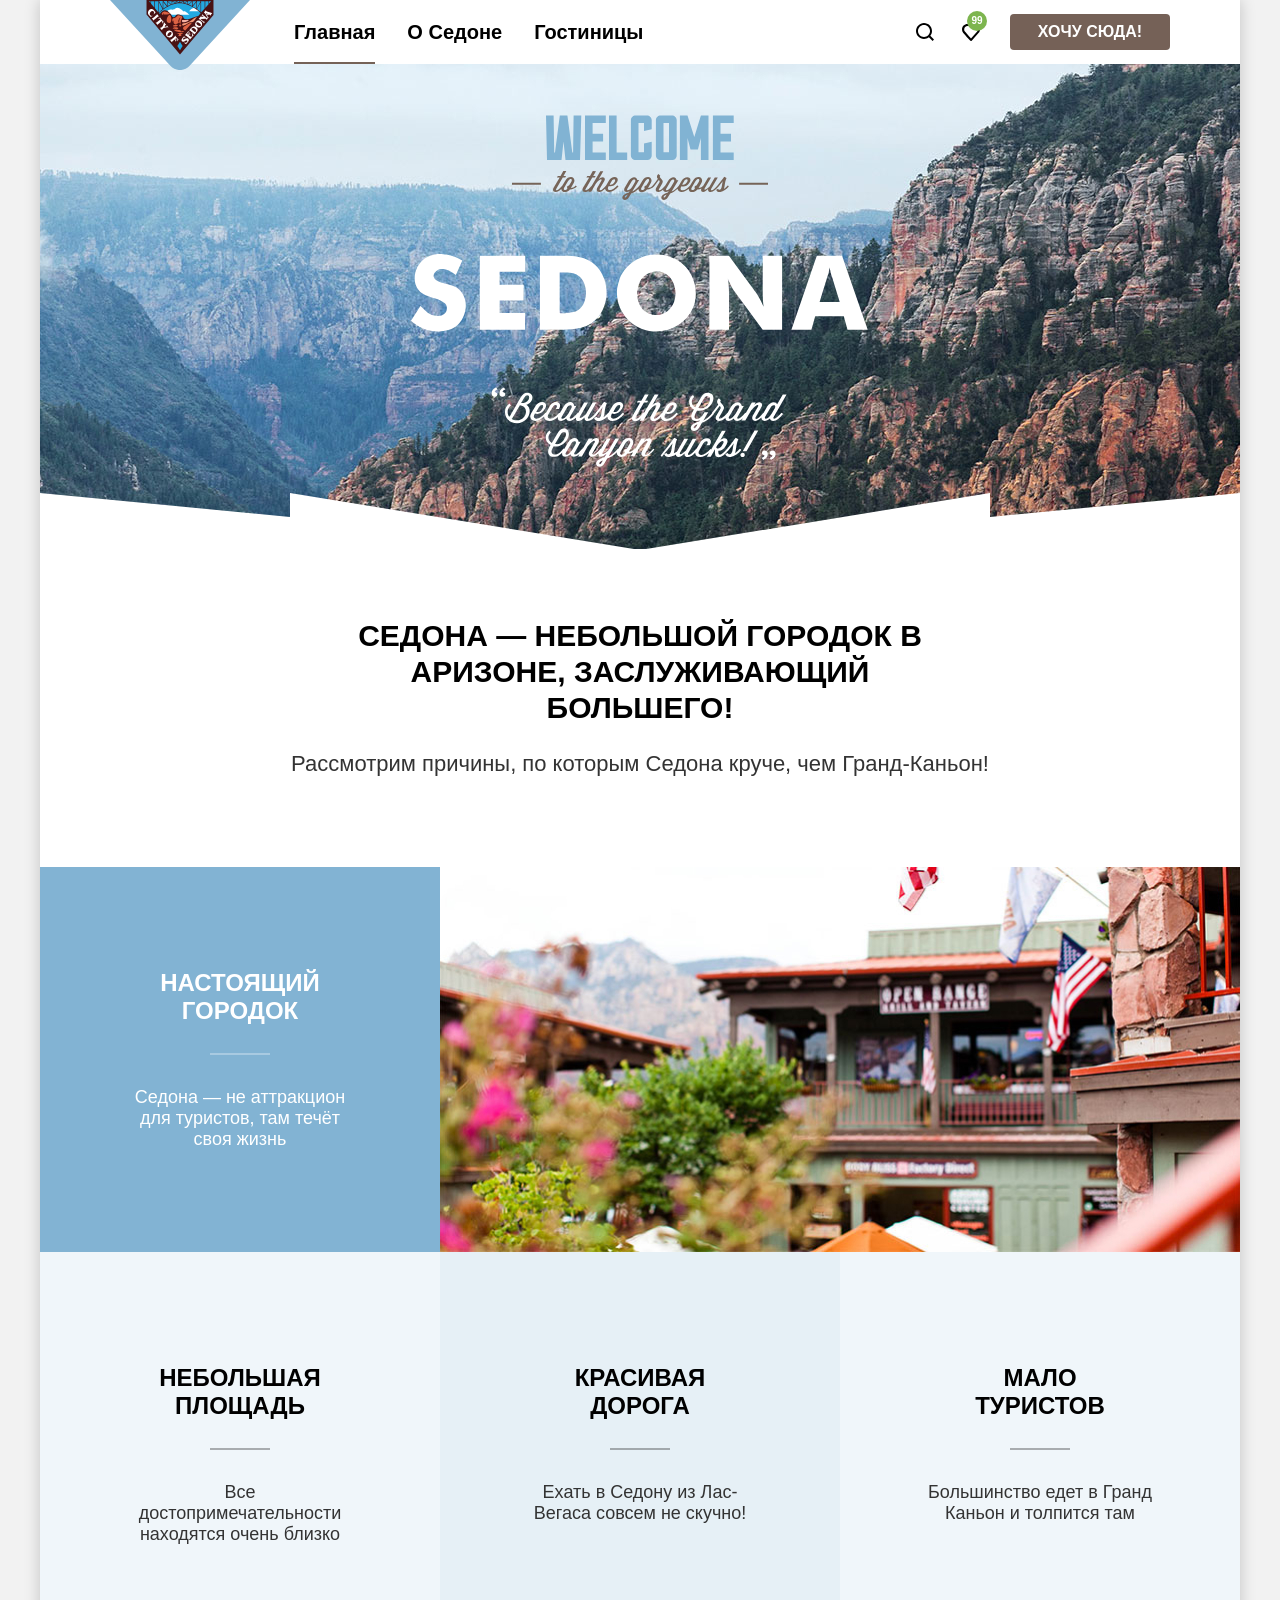
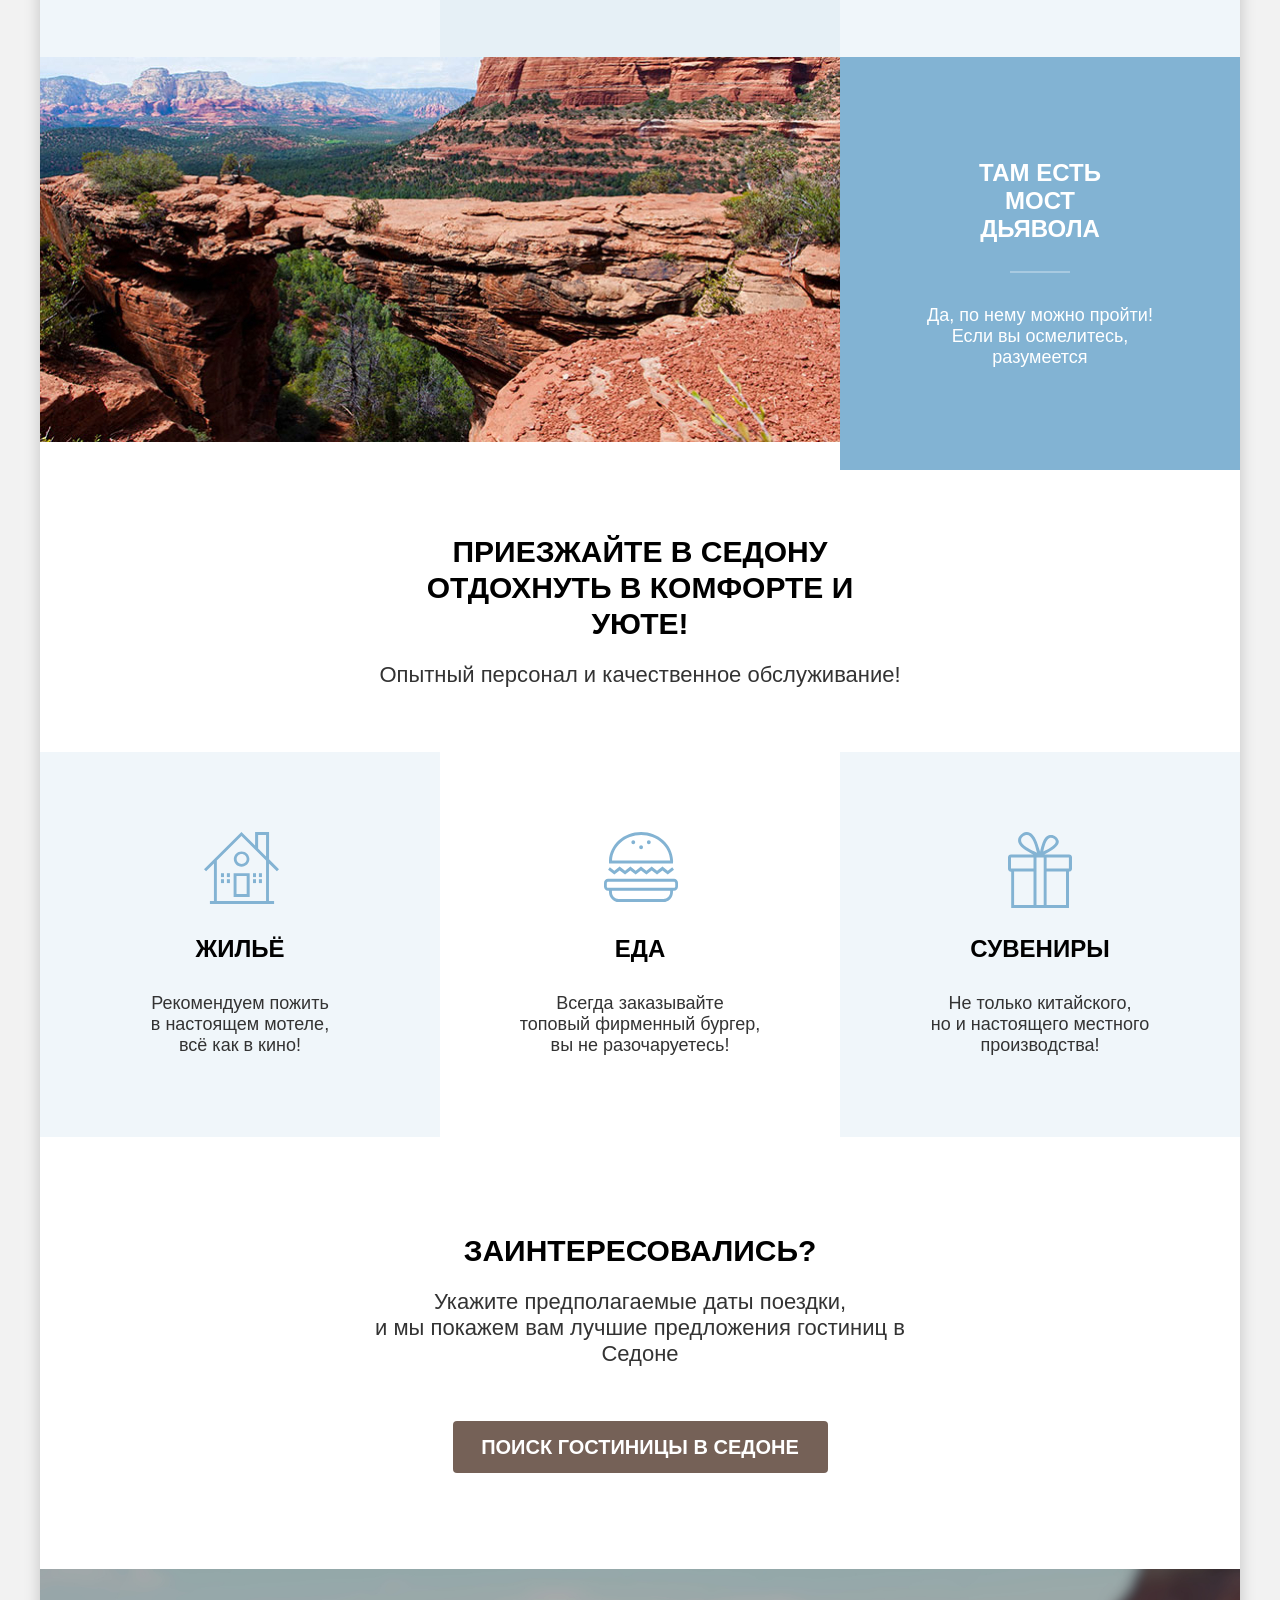
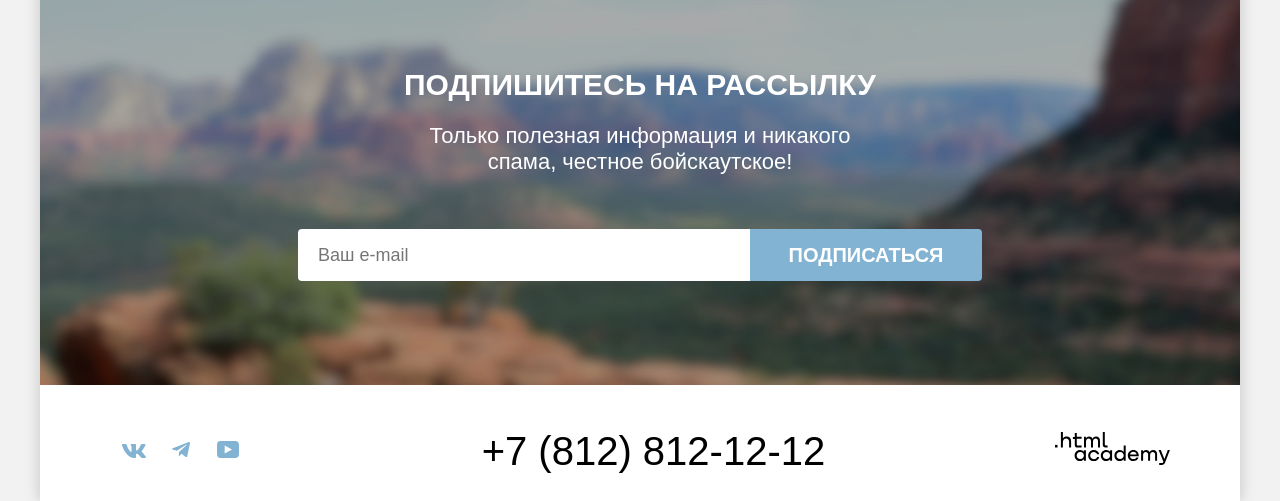
==== commit 76c20fd2: "fix: внесены правки согласно замечаниям" ====
--- a/index.html
+++ b/index.html
@@ -17,7 +17,7 @@
         <a class="headerLogoLink" href="index.html">
           <img
             class="headerLogoImg"
-            src="src/img/sedonaLogo.svg"
+            src="src/img/sedona-logo.svg"
             alt="Седона лого"
             width="140"
             height="70"
@@ -37,24 +37,18 @@
           </ul>
           <ul class="headerUserList">
             <li>
-              <a
-                class="headerUserLink headerUserSearch"
-                href="#"
-              >
+              <a class="headerUserLink headerUserSearch" href="#">
                 <span class="visuallyHidden">Поиск</span>
               </a>
             </li>
             <li>
-              <a
-                class="headerUserLink headerUserFavorites"
-                href="#"
-              >
+              <a class="headerUserLink headerUserFavorites" href="#">
                 <span class="visuallyHidden">Избранное</span>
                 <span class="headerUserNumberOfFavorites">99</span>
               </a>
             </li>
             <li>
-                <a class="headerUserLinkButton" href="#">Хочу сюда!</a>
+              <a class="headerUserLinkButton" href="#">Хочу сюда!</a>
             </li>
           </ul>
         </nav>
@@ -92,13 +86,15 @@
                 </p>
               </div>
             </li>
-            <img
-              class="advantagesItemPhoto"
-              src="src/img/advantagesPhoto1.jpg"
-              alt="Фото улиц Седоны"
-              width="800"
-              height="385"
-            />
+            <li class="advantagesItemPhotoWrap">
+              <img
+                class="advantagesItemPhoto"
+                src="src/img/advantages-photo1.jpg"
+                alt="Фото улиц Седоны"
+                width="800"
+                height="385"
+              />
+            </li>
             <li class="advantagesItem">
               <div class="advantagesItemTextWrap">
                 <h3 class="advantagesItemTitle">Небольшая площадь</h3>
@@ -123,16 +119,18 @@
                 </p>
               </div>
             </li>
-            <img
-              class="advantagesItemPhoto"
-              src="src/img/advantagesPhoto2.jpg"
-              alt="Фото Моста Дьявола"
-              width="800"
-              height="385"
-            />
+            <li class="advantagesItemPhotoWrap">
+              <img
+                class="advantagesItemPhoto"
+                src="src/img/advantages-photo2.jpg"
+                alt="Фото Моста Дьявола"
+                width="800"
+                height="385"
+              />
+            </li>
             <li class="advantagesItemWhite">
               <div class="advantagesItemTextWrap">
-                <h3 class="advantagesItemTitle">Там есть<br>мост дьявола</h3>
+                <h3 class="advantagesItemTitle">Там есть<br />мост дьявола</h3>
                 <p class="advantagesItemDesc">
                   Да, по нему можно пройти! Если вы осмелитесь, разумеется
                 </p>
@@ -156,20 +154,20 @@
             <li class="extraItem extraItemHome">
               <h3 class="extraTitle">Жильё</h3>
               <p class="extraDesc">
-                Рекомендуем пожить<br>в настоящем мотеле,<br>всё как в кино!
+                Рекомендуем пожить<br />в настоящем мотеле,<br />всё как в кино!
               </p>
             </li>
             <li class="extraItem extraItemFood">
               <h3 class="extraTitle">Еда</h3>
               <p class="extraDesc">
-                Всегда заказывайте<br>топовый фирменный бургер,<br>вы не
+                Всегда заказывайте<br />топовый фирменный бургер,<br />вы не
                 разочаруетесь!
               </p>
             </li>
             <li class="extraItem extraItemSouvenirs">
               <h3 class="extraTitle">Сувениры</h3>
               <p class="extraDesc">
-                Не только китайского,<br>но и настоящего местного<br>производства!
+                Не только китайского,<br />но и настоящего местного<br />производства!
               </p>
             </li>
           </ul>
@@ -178,10 +176,13 @@
         <section class="hotelSearch">
           <h2 class="hotelSearchTitle">Заинтересовались?</h2>
           <p class="hotelSearchDesc">
-            Укажите предполагаемые даты поездки,<br>и мы покажем вам лучшие
+            Укажите предполагаемые даты поездки,<br />и мы покажем вам лучшие
             предложения гостиниц в Седоне
           </p>
-          <button class="hotelSearchButton buttonBrown modalToggle" type="button">
+          <button
+            class="hotelSearchButton buttonBrown modalToggle"
+            type="button"
+          >
             Поиск гостиницы в Седоне
           </button>
         </section>
@@ -196,14 +197,18 @@
             action="https://echo.htmlacademy.ru/"
             method="post"
           >
+            <label class="visuallyHidden" for="email">Электронная почта:</label>
             <input
               class="subscribeFormInput"
               type="email"
               name="email"
+              id="email"
               placeholder="Ваш e-mail"
               required
             />
-            <button class="subscribeFormButton buttonBlue" type="submit">Подписаться</button>
+            <button class="subscribeFormButton buttonBlue" type="submit">
+              Подписаться
+            </button>
           </form>
         </section>
       </main>
@@ -219,14 +224,19 @@
                 target="_blank"
                 rel="noreferrer noopener"
               >
-                <svg 
-                class="footerIcon"
-                width="24"
-                height="14"
-                viewBox="0 0 24 14"
-                fill="none"
-                xmlns="http://www.w3.org/2000/svg">
-                  <path fill-rule="evenodd" clip-rule="evenodd" d="M23.45 0.948C23.616 0.402 23.45 0 22.655 0H20.03C19.362 0 19.054 0.347 18.887 0.73C18.887 0.73 17.552 3.926 15.661 6.002C15.049 6.604 14.771 6.795 14.437 6.795C14.27 6.795 14.019 6.604 14.019 6.057V0.948C14.019 0.292 13.835 0 13.279 0H9.151C8.734 0 8.483 0.304 8.483 0.593C8.483 1.214 9.429 1.358 9.526 3.106V6.904C9.526 7.737 9.373 7.888 9.039 7.888C8.149 7.888 5.984 4.677 4.699 1.003C4.45 0.288 4.198 0 3.527 0H0.9C0.15 0 0 0.347 0 0.73C0 1.412 0.89 4.8 4.145 9.281C6.315 12.341 9.37 14 12.153 14C13.822 14 14.028 13.632 14.028 12.997V10.684C14.028 9.947 14.186 9.8 14.715 9.8C15.105 9.8 15.772 9.992 17.33 11.467C19.11 13.216 19.403 14 20.405 14H23.03C23.78 14 24.156 13.632 23.94 12.904C23.702 12.18 22.852 11.129 21.725 9.882C21.113 9.172 20.195 8.407 19.916 8.024C19.527 7.533 19.638 7.314 19.916 6.877C19.916 6.877 23.116 2.451 23.449 0.948H23.45Z"/>
+                <svg
+                  class="footerIcon"
+                  width="24"
+                  height="14"
+                  viewBox="0 0 24 14"
+                  fill="none"
+                  xmlns="http://www.w3.org/2000/svg"
+                >
+                  <path
+                    fill-rule="evenodd"
+                    clip-rule="evenodd"
+                    d="M23.45 0.948C23.616 0.402 23.45 0 22.655 0H20.03C19.362 0 19.054 0.347 18.887 0.73C18.887 0.73 17.552 3.926 15.661 6.002C15.049 6.604 14.771 6.795 14.437 6.795C14.27 6.795 14.019 6.604 14.019 6.057V0.948C14.019 0.292 13.835 0 13.279 0H9.151C8.734 0 8.483 0.304 8.483 0.593C8.483 1.214 9.429 1.358 9.526 3.106V6.904C9.526 7.737 9.373 7.888 9.039 7.888C8.149 7.888 5.984 4.677 4.699 1.003C4.45 0.288 4.198 0 3.527 0H0.9C0.15 0 0 0.347 0 0.73C0 1.412 0.89 4.8 4.145 9.281C6.315 12.341 9.37 14 12.153 14C13.822 14 14.028 13.632 14.028 12.997V10.684C14.028 9.947 14.186 9.8 14.715 9.8C15.105 9.8 15.772 9.992 17.33 11.467C19.11 13.216 19.403 14 20.405 14H23.03C23.78 14 24.156 13.632 23.94 12.904C23.702 12.18 22.852 11.129 21.725 9.882C21.113 9.172 20.195 8.407 19.916 8.024C19.527 7.533 19.638 7.314 19.916 6.877C19.916 6.877 23.116 2.451 23.449 0.948H23.45Z"
+                  />
                 </svg>
                 <span class="visuallyHidden">VK</span>
               </a>
@@ -239,13 +249,16 @@
                 rel="noreferrer noopener"
               >
                 <svg
-                class="footerIcon"
-                width="18"
-                height="16"
-                viewBox="0 0 18 16"
-                fill="none"
-                xmlns="http://www.w3.org/2000/svg">
-                  <path d="M16.785 0.0992597L0.840489 6.24776C-0.247661 6.68481 -0.241365 7.29184 0.640845 7.56253L4.73445 8.83953L14.2058 2.8637C14.6537 2.59121 15.0629 2.7378 14.7265 3.03636L7.05283 9.96185H7.05103L7.05283 9.96275L6.77045 14.1823C7.18413 14.1823 7.36669 13.9925 7.59871 13.7686L9.58705 11.8351L13.7229 14.89C14.4855 15.31 15.0332 15.0941 15.2229 14.1841L17.9379 1.38885C18.2158 0.274623 17.5126 -0.229883 16.785 0.0992597Z"/>
+                  class="footerIcon"
+                  width="18"
+                  height="16"
+                  viewBox="0 0 18 16"
+                  fill="none"
+                  xmlns="http://www.w3.org/2000/svg"
+                >
+                  <path
+                    d="M16.785 0.0992597L0.840489 6.24776C-0.247661 6.68481 -0.241365 7.29184 0.640845 7.56253L4.73445 8.83953L14.2058 2.8637C14.6537 2.59121 15.0629 2.7378 14.7265 3.03636L7.05283 9.96185H7.05103L7.05283 9.96275L6.77045 14.1823C7.18413 14.1823 7.36669 13.9925 7.59871 13.7686L9.58705 11.8351L13.7229 14.89C14.4855 15.31 15.0332 15.0941 15.2229 14.1841L17.9379 1.38885C18.2158 0.274623 17.5126 -0.229883 16.785 0.0992597Z"
+                  />
                 </svg>
                 <span class="visuallyHidden">Telegram</span>
               </a>
@@ -258,13 +271,16 @@
                 rel="noreferrer noopener"
               >
                 <svg
-                class="footerIcon"
-                width="22"
-                height="17"
-                viewBox="0 0 22 17"
-                fill="none"
-                xmlns="http://www.w3.org/2000/svg">
-                  <path d="M18.607 0H3.17413C1.31343 0 0 1.59375 0 3.4V13.4937C0 15.4062 1.31343 17 3.17413 17H18.8259C20.4677 17 22 15.4062 22 13.6V3.4C21.7811 1.59375 20.4677 0 18.607 0ZM7.66169 12.5375V4.4625L14.995 8.5L7.66169 12.5375Z"/>
+                  class="footerIcon"
+                  width="22"
+                  height="17"
+                  viewBox="0 0 22 17"
+                  fill="none"
+                  xmlns="http://www.w3.org/2000/svg"
+                >
+                  <path
+                    d="M18.607 0H3.17413C1.31343 0 0 1.59375 0 3.4V13.4937C0 15.4062 1.31343 17 3.17413 17H18.8259C20.4677 17 22 15.4062 22 13.6V3.4C21.7811 1.59375 20.4677 0 18.607 0ZM7.66169 12.5375V4.4625L14.995 8.5L7.66169 12.5375Z"
+                  />
                 </svg>
                 <span class="visuallyHidden">YouTube</span>
               </a>
@@ -279,121 +295,247 @@
         </div>
         <div class="footerLogo">
           <a
-          class="footerLogoLink"
-          href="https://htmlacademy.ru/" 
-          target="_blank"
-          rel="noreferrer noopener">
+            class="footerLogoLink"
+            href="https://htmlacademy.ru/"
+            target="_blank"
+            rel="noreferrer noopener"
+          >
             <svg
-            class="footerLogoImg"
-            width="115"
-            height="33"
-            viewBox="0 0 115 33"
-            fill="none"
-            xmlns="http://www.w3.org/2000/svg">
-              <path d="M0 12.9V15.5H2.5V12.9H0Z"/>
-              <path d="M11.6 4.5C10 4.5 8.8 5.2 8 6.2H7.9V0H5.9V15.5H7.9V10.2C7.9 8.1 9.2 6.6 11.2 6.6C13 6.6 14.1 8 14.1 9.8V15.5H16.1V9.4C16.2 6.4 14.3 4.5 11.6 4.5Z"/>
-              <path d="M26.6 4.8H21.8V1.1H19.8V4.9H17.9V6.9H19.8V12.9C19.8 14.6 20.8 15.6 22.5 15.6H26.6V13.6H22.9C22.2 13.6 21.8 13.2 21.8 12.5V6.8H26.6V4.8Z"/>
-              <path d="M41.1 4.6C39.5 4.6 38.2 5.4 37.6 6.7H37.5C36.9 5.5 35.7 4.6 34.1 4.6C32.7 4.6 31.6 5.4 31 6.4H30.9V4.8H29V15.4H31V10C31 8 32 6.5 33.6 6.5C35.1 6.5 36 7.5 36 9.1V15.4H38V9.8C38 7.4 39.4 6.5 40.6 6.5C42.1 6.5 43 7.5 43 9.1V15.4H45V8.9C45.1 6.4 43.6 4.6 41.1 4.6Z"/>
-              <path d="M47.8 12.7C47.8 14.4 48.8 15.4 50.6 15.4H52.6V13.4H50.9C50.2 13.4 49.8 13 49.8 12.3V0H47.8V12.7Z"/>
-              <path d="M28.9 19.7C28 18.6 26.7 17.9 25 17.9C21.9 17.9 19.6 20.2 19.6 23.5C19.6 26.8 21.9 29.1 25 29.1C26.8 29.1 28 28.3 28.8 27.2H28.9V28.8H30.9V18.2H28.9V19.7ZM25.3 27.1C23.1 27.1 21.7 25.5 21.7 23.5C21.7 21.5 23.1 19.9 25.3 19.9C27.5 19.9 28.9 21.5 28.9 23.5C28.9 25.4 27.5 27.1 25.3 27.1Z"/>
-              <path d="M44.2 22C43.7 19.6 41.6 17.9 38.8 17.9C35.4 17.9 33.2 20.4 33.2 23.5C33.2 26.6 35.4 29.1 38.8 29.1C41.6 29.1 43.7 27.3 44.2 24.9H42.1C41.7 26.2 40.4 27.2 38.8 27.2C36.6 27.2 35.2 25.6 35.2 23.6C35.2 21.6 36.6 20 38.8 20C40.4 20 41.6 21 42.1 22.2H44.2V22Z"/>
-              <path d="M55.1 19.7C54.2 18.6 52.9 17.9 51.2 17.9C48.1 17.9 45.8 20.2 45.8 23.5C45.8 26.8 48.1 29.1 51.2 29.1C53 29.1 54.2 28.3 55 27.2H55.1V28.8H57.1V18.2H55.1V19.7ZM51.5 27.1C49.3 27.1 47.9 25.5 47.9 23.5C47.9 21.5 49.3 19.9 51.5 19.9C53.7 19.9 55.1 21.5 55.1 23.5C55.1 25.4 53.6 27.1 51.5 27.1Z"/>
-              <path d="M68.7 19.8C67.8 18.7 66.5 17.9 64.8 17.9C61.7 17.9 59.4 20.2 59.4 23.5C59.4 26.8 61.6 29.1 64.8 29.1C66.5 29.1 67.8 28.3 68.6 27.3H68.7V28.8H70.7V13.4H68.7V19.8ZM65.1 27.1C62.9 27.1 61.5 25.5 61.5 23.5C61.5 21.5 62.9 19.9 65.1 19.9C67.3 19.9 68.7 21.5 68.7 23.5C68.6 25.5 67.2 27.1 65.1 27.1Z"/>
-              <path d="M78.3 17.9C75 17.9 72.8 20.4 72.8 23.5C72.8 26.5 74.9 29.1 78.3 29.1C80.8 29.1 82.8 27.8 83.5 25.5H81.4C80.9 26.5 79.8 27.1 78.4 27.1C76.5 27.1 75.1 25.8 75 24.2H83.8C84 20.6 81.8 17.9 78.3 17.9ZM78.3 19.8C80 19.8 81.3 20.8 81.6 22.4H75.1C75.4 20.9 76.6 19.8 78.3 19.8Z"/>
-              <path d="M98.2 17.9C96.6 17.9 95.3 18.7 94.6 19.9H94.5C93.9 18.7 92.7 17.9 91.1 17.9C89.7 17.9 88.6 18.6 88 19.7V18.2H86.1V28.8H88.1V23.4C88.1 21.4 89.1 20 90.7 19.9C92.2 19.9 93.1 20.9 93.1 22.5V28.8H95.1V23.2C95.1 20.8 96.5 19.9 97.7 19.9C99.2 19.9 100.1 20.9 100.1 22.5V28.8H102.1V22.3C102.2 19.7 100.7 17.9 98.2 17.9Z"/>
-              <path d="M109.4 27L105.8 18.1H103.6L108.4 29.7C108.1 30.6 107.7 30.9 106.7 30.9H104.2V32.9H106.7C108.5 32.9 109.5 32.1 110.2 30.3L114.9 18.1H112.8L109.4 27Z"/>
+              class="footerLogoImg"
+              width="115"
+              height="33"
+              viewBox="0 0 115 33"
+              fill="none"
+              xmlns="http://www.w3.org/2000/svg"
+            >
+              <path d="M0 12.9V15.5H2.5V12.9H0Z" />
+              <path
+                d="M11.6 4.5C10 4.5 8.8 5.2 8 6.2H7.9V0H5.9V15.5H7.9V10.2C7.9 8.1 9.2 6.6 11.2 6.6C13 6.6 14.1 8 14.1 9.8V15.5H16.1V9.4C16.2 6.4 14.3 4.5 11.6 4.5Z"
+              />
+              <path
+                d="M26.6 4.8H21.8V1.1H19.8V4.9H17.9V6.9H19.8V12.9C19.8 14.6 20.8 15.6 22.5 15.6H26.6V13.6H22.9C22.2 13.6 21.8 13.2 21.8 12.5V6.8H26.6V4.8Z"
+              />
+              <path
+                d="M41.1 4.6C39.5 4.6 38.2 5.4 37.6 6.7H37.5C36.9 5.5 35.7 4.6 34.1 4.6C32.7 4.6 31.6 5.4 31 6.4H30.9V4.8H29V15.4H31V10C31 8 32 6.5 33.6 6.5C35.1 6.5 36 7.5 36 9.1V15.4H38V9.8C38 7.4 39.4 6.5 40.6 6.5C42.1 6.5 43 7.5 43 9.1V15.4H45V8.9C45.1 6.4 43.6 4.6 41.1 4.6Z"
+              />
+              <path
+                d="M47.8 12.7C47.8 14.4 48.8 15.4 50.6 15.4H52.6V13.4H50.9C50.2 13.4 49.8 13 49.8 12.3V0H47.8V12.7Z"
+              />
+              <path
+                d="M28.9 19.7C28 18.6 26.7 17.9 25 17.9C21.9 17.9 19.6 20.2 19.6 23.5C19.6 26.8 21.9 29.1 25 29.1C26.8 29.1 28 28.3 28.8 27.2H28.9V28.8H30.9V18.2H28.9V19.7ZM25.3 27.1C23.1 27.1 21.7 25.5 21.7 23.5C21.7 21.5 23.1 19.9 25.3 19.9C27.5 19.9 28.9 21.5 28.9 23.5C28.9 25.4 27.5 27.1 25.3 27.1Z"
+              />
+              <path
+                d="M44.2 22C43.7 19.6 41.6 17.9 38.8 17.9C35.4 17.9 33.2 20.4 33.2 23.5C33.2 26.6 35.4 29.1 38.8 29.1C41.6 29.1 43.7 27.3 44.2 24.9H42.1C41.7 26.2 40.4 27.2 38.8 27.2C36.6 27.2 35.2 25.6 35.2 23.6C35.2 21.6 36.6 20 38.8 20C40.4 20 41.6 21 42.1 22.2H44.2V22Z"
+              />
+              <path
+                d="M55.1 19.7C54.2 18.6 52.9 17.9 51.2 17.9C48.1 17.9 45.8 20.2 45.8 23.5C45.8 26.8 48.1 29.1 51.2 29.1C53 29.1 54.2 28.3 55 27.2H55.1V28.8H57.1V18.2H55.1V19.7ZM51.5 27.1C49.3 27.1 47.9 25.5 47.9 23.5C47.9 21.5 49.3 19.9 51.5 19.9C53.7 19.9 55.1 21.5 55.1 23.5C55.1 25.4 53.6 27.1 51.5 27.1Z"
+              />
+              <path
+                d="M68.7 19.8C67.8 18.7 66.5 17.9 64.8 17.9C61.7 17.9 59.4 20.2 59.4 23.5C59.4 26.8 61.6 29.1 64.8 29.1C66.5 29.1 67.8 28.3 68.6 27.3H68.7V28.8H70.7V13.4H68.7V19.8ZM65.1 27.1C62.9 27.1 61.5 25.5 61.5 23.5C61.5 21.5 62.9 19.9 65.1 19.9C67.3 19.9 68.7 21.5 68.7 23.5C68.6 25.5 67.2 27.1 65.1 27.1Z"
+              />
+              <path
+                d="M78.3 17.9C75 17.9 72.8 20.4 72.8 23.5C72.8 26.5 74.9 29.1 78.3 29.1C80.8 29.1 82.8 27.8 83.5 25.5H81.4C80.9 26.5 79.8 27.1 78.4 27.1C76.5 27.1 75.1 25.8 75 24.2H83.8C84 20.6 81.8 17.9 78.3 17.9ZM78.3 19.8C80 19.8 81.3 20.8 81.6 22.4H75.1C75.4 20.9 76.6 19.8 78.3 19.8Z"
+              />
+              <path
+                d="M98.2 17.9C96.6 17.9 95.3 18.7 94.6 19.9H94.5C93.9 18.7 92.7 17.9 91.1 17.9C89.7 17.9 88.6 18.6 88 19.7V18.2H86.1V28.8H88.1V23.4C88.1 21.4 89.1 20 90.7 19.9C92.2 19.9 93.1 20.9 93.1 22.5V28.8H95.1V23.2C95.1 20.8 96.5 19.9 97.7 19.9C99.2 19.9 100.1 20.9 100.1 22.5V28.8H102.1V22.3C102.2 19.7 100.7 17.9 98.2 17.9Z"
+              />
+              <path
+                d="M109.4 27L105.8 18.1H103.6L108.4 29.7C108.1 30.6 107.7 30.9 106.7 30.9H104.2V32.9H106.7C108.5 32.9 109.5 32.1 110.2 30.3L114.9 18.1H112.8L109.4 27Z"
+              />
             </svg>
           </a>
         </div>
       </footer>
     </div>
     <div class="modalWrap modalWrapClose">
-        <section class="modal">
-          <form class="modalForm search-form" action="https://echo.htmlacademy.ru/" method="post">
-            <div class="modalFormHeader">
-              <h2 class="modalFormTitle"> Поиск гостиницы в Седоне</h2>
-              <button class="modalFormClose" type="button" aria-label="Закрыть форму">
-                <svg width="14" height="14" viewBox="0 0 14 14" fill="none"
-                  xmlns="http://www.w3.org/2000/svg">
-                  <path
-                    d="M14 1.29231L12.7077 0L7 5.70769L1.29231 0L0 1.29231L5.70769 7L0 12.7077L1.29231 14L7 8.29231L12.7077 14L14 12.7077L8.29231 7L14 1.29231Z"
-                    fill="currentColor" />
-                </svg>
-              </button>
+      <section class="modal">
+        <form
+          class="modalForm search-form"
+          action="https://echo.htmlacademy.ru/"
+          method="post"
+        >
+          <div class="modalFormHeader">
+            <h2 class="modalFormTitle">Поиск гостиницы в Седоне</h2>
+            <button
+              class="modalFormClose"
+              type="button"
+              aria-label="Закрыть форму"
+            >
+              <svg
+                width="14"
+                height="14"
+                viewBox="0 0 14 14"
+                fill="none"
+                xmlns="http://www.w3.org/2000/svg"
+              >
+                <path
+                  d="M14 1.29231L12.7077 0L7 5.70769L1.29231 0L0 1.29231L5.70769 7L0 12.7077L1.29231 14L7 8.29231L12.7077 14L14 12.7077L8.29231 7L14 1.29231Z"
+                  fill="currentColor"
+                />
+              </svg>
+            </button>
+          </div>
+          <div class="modalFormField">
+            <label class="modalFormLabel" for="arrival-date"
+              >Дата заезда:</label
+            >
+            <div class="modalFormControl">
+              <input
+                class="modalFormDate"
+                type="text"
+                id="arrival-date"
+                name="arrival-date"
+                value="27 апреля 2020"
+                required
+              />
+              <p class="modalFormMessage modalFormMessageError">
+                Мы не можем отправить вас в прошлое.
+              </p>
             </div>
-            <div class="modalFormField">
-              <label class="modalFormLabel" for="arrival-date">Дата заезда:</label>
-              <div class="modalFormControl">
-                <input class="modalFormDate" type="text" id="arrival-date" name="arrival-date"
-                  value="27 апреля 2020">
-                <p class="modalFormMessage modalFormMessageError">Мы не можем отправить вас в прошлое.</p>
-              </div>
+          </div>
+          <div class="modalFormField">
+            <label class="modalFormLabel" for="departure-date"
+              >Дата выезда:</label
+            >
+            <div class="modalFormControl">
+              <input
+                class="modalFormDate"
+                type="text"
+                id="departure-date"
+                name="departure-date"
+                value="1 сентября 2023"
+                required
+              />
+              <p class="modalFormMessage">
+                На эти даты есть свободные номера. Пока есть.
+              </p>
             </div>
-            <div class="modalFormField">
-              <label class="modalFormLabel" for="departure-date">Дата выезда:</label>
-              <div class="modalFormControl">
-                <input class="modalFormDate" type="text" id="departure-date" name="departure-date"
-                  value="1 сентября 2023">
-                <p class="modalFormMessage">На эти даты есть свободные номера. Пока есть.</p>
-              </div>
-            </div>
-            <div class="modalFormGuests">
-              <div class="modalFormGuestRow">
-                <div class="modalFormGuestWrap">
-                  <label class="modalFormLabel" for="adults">Взрослые:</label>
-                  <div class="modalFormCounter">
-                    <button class="modalFormCounterButton counter__button" type="button">
-                      <svg class="modalFormCounterButtonSvg" width="20" height="20" viewBox="0 0 20 20" fill="none"
-                        xmlns="http://www.w3.org/2000/svg">
-                        <path d="M3 9V11H17V9H3Z" fill="currentColor" />
-                      </svg>
-                      <span class="visuallyHidden">Уменьшить количество взрослых</span>
-                    </button>
-                    <input class="modalFormCounterInput" type="number" id="adults" name="adults" value="2" min="0">
-                    <button class="modalFormCounterButton counter__button" type="button">
-                      <svg class="modalFormCounterButtonSvg" width="20" height="20" viewBox="0 0 20 20" fill="none"
-                        xmlns="http://www.w3.org/2000/svg">
-                        <path d="M17 9H11V3H9V9H3V11H9V17H11V11H17V9Z" fill="currentColor" />
-                      </svg>
-                      <span class="visuallyHidden">Увеличить количество взрослых</span>
-                    </button>
+          </div>
+          <div class="modalFormGuests">
+            <div class="modalFormGuestRow">
+              <div class="modalFormGuestWrap">
+                <label class="modalFormLabel" for="adults">Взрослые:</label>
+                <div class="modalFormCounter">
+                  <button
+                    class="modalFormCounterButton counter__button"
+                    type="button"
+                  >
+                    <svg
+                      class="modalFormCounterButtonSvg"
+                      width="20"
+                      height="20"
+                      viewBox="0 0 20 20"
+                      fill="none"
+                      xmlns="http://www.w3.org/2000/svg"
+                    >
+                      <path d="M3 9V11H17V9H3Z" fill="currentColor" />
+                    </svg>
+                    <span class="visuallyHidden"
+                      >Уменьшить количество взрослых</span
+                    >
+                  </button>
+                  <input
+                    class="modalFormCounterInput"
+                    type="number"
+                    id="adults"
+                    name="adults"
+                    value="2"
+                    min="0"
+                  />
+                  <button
+                    class="modalFormCounterButton counter__button"
+                    type="button"
+                  >
+                    <svg
+                      class="modalFormCounterButtonSvg"
+                      width="20"
+                      height="20"
+                      viewBox="0 0 20 20"
+                      fill="none"
+                      xmlns="http://www.w3.org/2000/svg"
+                    >
+                      <path
+                        d="M17 9H11V3H9V9H3V11H9V17H11V11H17V9Z"
+                        fill="currentColor"
+                      />
+                    </svg>
+                    <span class="visuallyHidden"
+                      >Увеличить количество взрослых</span
+                    >
+                  </button>
+                </div>
+              </div>
+              <div class="modalFormGuestChildWrap">
+                <label class="modalFormLabel modalFormLabelChild" for="children"
+                  >Дети:</label
+                >
+                <div class="modalFormInfoWrap">
+                  <button
+                    class="modalFormInfoButton"
+                    type="button"
+                    aria-label="Подсказка о детях"
+                  >
+                    i
+                  </button>
+                  <div class="modalFormTooltip">
+                    <p class="modalFormTooltipText">
+                      Укажите количество детей, которые будут с вами, возраст
+                      которых от 6 до 18 лет. Дети до 6 лет размещаются
+                      бесплатно.
+                    </p>
                   </div>
                 </div>
-                <div class="modalFormGuestChildWrap">
-                  <label class="modalFormLabel modalFormLabelChild" for="children">Дети:</label>
-                  <div class="modalFormInfoWrap">
-                    <button class="modalFormInfoButton" type="button" aria-label="Подсказка о детях">i</button>
-                    <div class="modalFormTooltip">
-                      <p class="modalFormTooltipText">
-                        Укажите количество детей, которые будут с вами, возраст которых от 6 до 18 лет.
-                        Дети до 6 лет размещаются бесплатно.
-                      </p>
-                    </div>
-                  </div>
-                  <div class="modalFormCounter">
-                    <button class="modalFormCounterButton" type="button">
-                      <svg class="modalFormCounterButtonSvg" width="20" height="20" viewBox="0 0 20 20" fill="none"
-                        xmlns="http://www.w3.org/2000/svg">
-                        <path d="M3 9V11H17V9H3Z" fill="currentColor" />
-                      </svg>
-                      <span class="visuallyHidden">Уменьшить количество взрослых</span>
-                    </button>
-                    <input class="modalFormCounterInput" type="number" id="children" name="children" value="2" min="0">
-                    <button class="modalFormCounterButton" type="button">
-                      <svg class="modalFormCounterButtonSvg" width="20" height="20" viewBox="0 0 20 20" fill="none"
-                        xmlns="http://www.w3.org/2000/svg">
-                        <path d="M17 9H11V3H9V9H3V11H9V17H11V11H17V9Z" fill="currentColor" />
-                      </svg>
-                      <span class="visuallyHidden">Увеличить количество взрослых</span>
-                    </button>
-                  </div>
+                <div class="modalFormCounter">
+                  <button class="modalFormCounterButton" type="button">
+                    <svg
+                      class="modalFormCounterButtonSvg"
+                      width="20"
+                      height="20"
+                      viewBox="0 0 20 20"
+                      fill="none"
+                      xmlns="http://www.w3.org/2000/svg"
+                    >
+                      <path d="M3 9V11H17V9H3Z" fill="currentColor" />
+                    </svg>
+                    <span class="visuallyHidden"
+                      >Уменьшить количество взрослых</span
+                    >
+                  </button>
+                  <input
+                    class="modalFormCounterInput"
+                    type="number"
+                    id="children"
+                    name="children"
+                    value="2"
+                    min="0"
+                  />
+                  <button class="modalFormCounterButton" type="button">
+                    <svg
+                      class="modalFormCounterButtonSvg"
+                      width="20"
+                      height="20"
+                      viewBox="0 0 20 20"
+                      fill="none"
+                      xmlns="http://www.w3.org/2000/svg"
+                    >
+                      <path
+                        d="M17 9H11V3H9V9H3V11H9V17H11V11H17V9Z"
+                        fill="currentColor"
+                      />
+                    </svg>
+                    <span class="visuallyHidden"
+                      >Увеличить количество взрослых</span
+                    >
+                  </button>
                 </div>
               </div>
             </div>
-            <button class="modalFormSubmit buttonBlue" type="submit">Найти</button>
-          </form>
-        </section>
-      </div>
+          </div>
+          <button class="modalFormSubmit buttonBlue" type="submit">
+            Найти
+          </button>
+        </form>
+      </section>
     </div>
     <script src="./src/js/script.js"></script>
   </body>
--- a/src/css/styles.css
+++ b/src/css/styles.css
@@ -9,8 +9,8 @@
 @font-face {
   font-family: "PT Sans";
   src:
-    url("../fonts/PTSans-Regular.woff2") format("woff2"),
-    url("../fonts/PTSans-Regular.ttf") format("ttf");
+    url("../fonts/ptsans-regular.woff2") format("woff2"),
+    url("../fonts/ptsans-regular.ttf") format("ttf");
   font-display: swap;
   font-weight: 400;
   font-style: normal;
@@ -19,8 +19,8 @@
 @font-face {
   font-family: "PT Sans";
   src:
-    url("../fonts/PTSans-Bold.woff2") format("woff2"),
-    url("../fonts/PTSans-Bold.ttf") format("ttf");
+    url("../fonts/ptsans-bold.woff2") format("woff2"),
+    url("../fonts/ptsans-bold.ttf") format("ttf");
   font-display: swap;
   font-weight: 700;
   font-style: normal;
@@ -276,14 +276,14 @@
 }
 
 .headerUserSearch {
-  background: url("../img/searchIcon.svg");
+  background: url("../img/search-icon.svg");
   background-repeat: no-repeat;
   background-position: center;
   display: block;
 }
 
 .headerUserFavorites {
-  background: url("../img/favoritesIcon.svg");
+  background: url("../img/favorites-icon.svg");
   background-repeat: no-repeat;
   background-position: center;
   display: block;
@@ -307,7 +307,8 @@
 }
 
 .headerUserLinkButton {
-  padding: 8px 34px;
+  padding: 8px 8px;
+  text-align: center;
   color: #ffffff;
   background-color: #756157;
   font-size: 16px;
@@ -315,6 +316,7 @@
   display: inline-block;
   border-radius: 4px;
   text-transform: uppercase;
+  width: 160px;
 
   &:hover,
   &:focus {
@@ -330,7 +332,7 @@
 .welcome {
   background-color: #334d57;
   background-image:
-    url("../img/welcomeSeporator.svg"), url("../img/welcomeBackground.jpg");
+    url("../img/welcome-seporator.svg"), url("../img/welcome-background.jpg");
   background-size:
     100% auto,
     cover;
@@ -416,8 +418,12 @@
   padding-top: 32px;
 }
 
+.advantagesItemPhotoWrap {
+  grid-column: span 2;
+}
+
 .advantagesItemPhoto {
-  grid-column: span 2;
+  display: block;
 }
 
 .invite {
@@ -446,19 +452,19 @@
 }
 
 .extraItemHome {
-  background: url("../img/extraHome.svg");
+  background: url("../img/extra-home.svg");
   background-repeat: no-repeat;
   background-position: 164px 80px;
 }
 
 .extraItemFood {
-  background: url("../img/extraFood.svg");
+  background: url("../img/extra-food.svg");
   background-repeat: no-repeat;
   background-position: 164px 80px;
 }
 
 .extraItemSouvenirs {
-  background: url("../img/extraSouvenirs.svg");
+  background: url("../img/extra-souvenirs.svg");
   background-repeat: no-repeat;
   background-position: 168px 80px;
 }
@@ -502,11 +508,11 @@
 
 .subscribe {
   background-color: #334d57;
-  background-image: url("../img/subscriptionBackground.jpg");
+  background-image: url("../img/subscription-background.jpg");
   background-repeat: no-repeat;
   background-size: cover;
   text-align: center;
-  padding: 57px 0 104px;
+  padding: 98px 0 104px;
 }
 
 .subscribeTitle {
@@ -566,10 +572,6 @@
 
 .footerSocialsList {
   display: flex;
-  /* justify-content: center;
-  align-items: center;
-  padding: 5px 0;
-  margin: 0; */
 }
 
 .footerSocialsListItem {
@@ -653,7 +655,7 @@
 
 .catalogHeader {
   background-color: #2b3d47;
-  background-image: url(../img/catalogHeaderBackground.jpg);
+  background-image: url(../img/catalog-header-background.jpg);
   background-size: 100% 100%;
   background-repeat: no-repeat;
   background-position: 0 0;
@@ -709,7 +711,7 @@
 .breadcrumbsLinkHomeIcon {
   width: 13px;
   height: 15px;
-  background-image: url("../img/homeIcon.svg");
+  background-image: url("../img/home-icon.svg");
   background-repeat: no-repeat;
   background-position: center;
   position: relative;
@@ -938,6 +940,14 @@
   -webkit-appearance: none;
   cursor: pointer;
   background-color: #f2f2f2;
+
+  &:hover {
+    background-color: #e5e5e5;
+  }
+  &:focus {
+    background-color: #e5e5e5;
+    outline: 3px solid #83b3d3;
+  }
 }
 
 .filtersFormPriceRangeInput::-webkit-outer-spin-button,
@@ -1002,6 +1012,18 @@
   border: none;
   border-radius: 5px;
   cursor: pointer;
+
+  &:hover {
+    box-shadow: 5px 4px 10px 2px #00000040;
+  }
+  &:focus {
+    outline: 3px solid #83b3d3;
+    box-shadow: 5px 4px 10px 2px #00000040;
+  }
+  &:active {
+    outline: 2px solid #83b3d3;
+    box-shadow: 5px 4px 10px 2px #00000066;
+  }
 }
 
 .filtersFormPriceRangeToggleMin {
@@ -1042,7 +1064,7 @@
 }
 
 .hotels {
-  margin-bottom: 60px;
+  margin-bottom: 19px;
 }
 
 .hotelsSort {
@@ -1092,7 +1114,7 @@
 
   &:disabled {
     border-color: #0000004d;
-    background-image: url("../img/arrowDisabled.svg");
+    background-image: url("../img/arrow-disabled.svg");
   }
 }
 
@@ -1431,7 +1453,7 @@
   padding: 0 46px 0 20px;
   border-radius: 4px;
   background-color: #f2f2f2;
-  background-image: url("../img/calendarIcon.svg");
+  background-image: url("../img/calendar-icon.svg");
   background-size: 16px 16px;
   background-repeat: no-repeat;
   background-position: 402px 15px;
@@ -1576,6 +1598,10 @@
 .modalFormCounterInput::-webkit-inner-spin-button {
   -webkit-appearance: none;
   margin: 0;
+}
+
+input[type="number"] {
+  -moz-appearance: textfield;
 }
 
 .modalFormTooltip {
